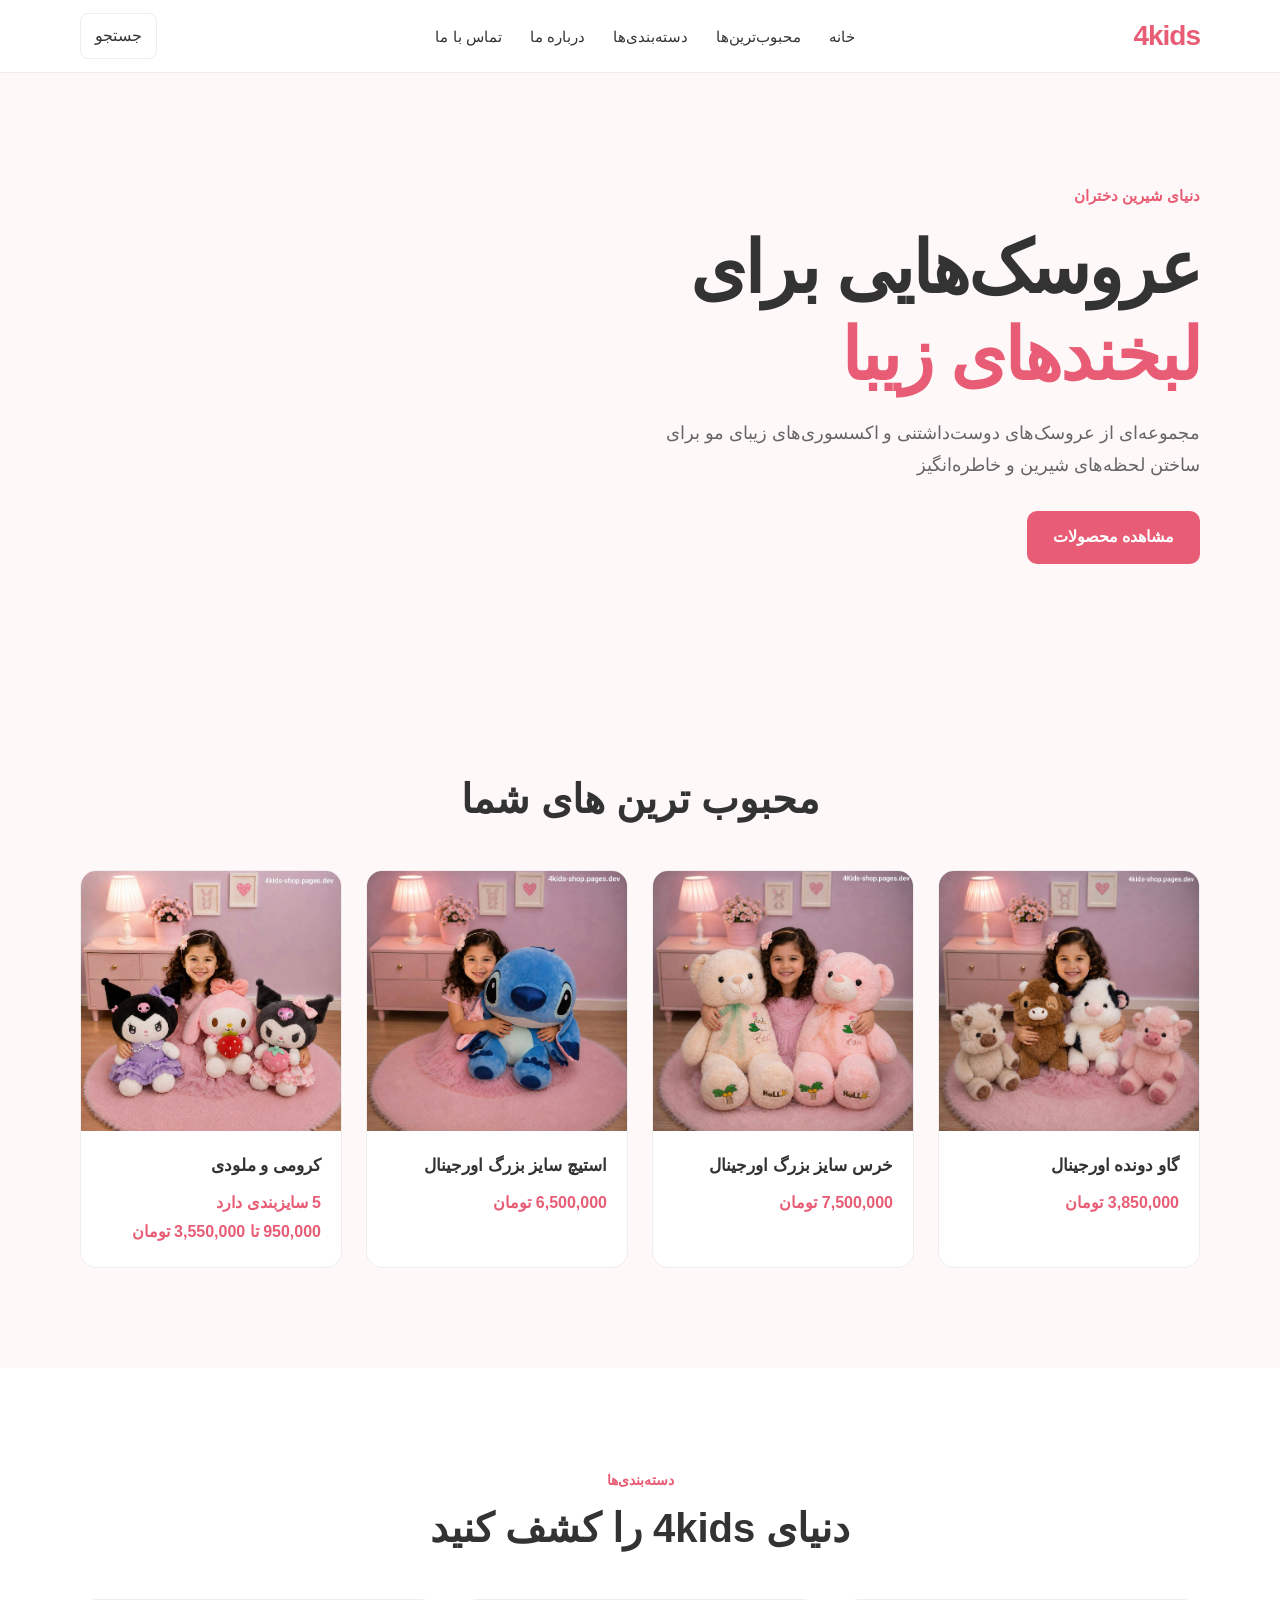
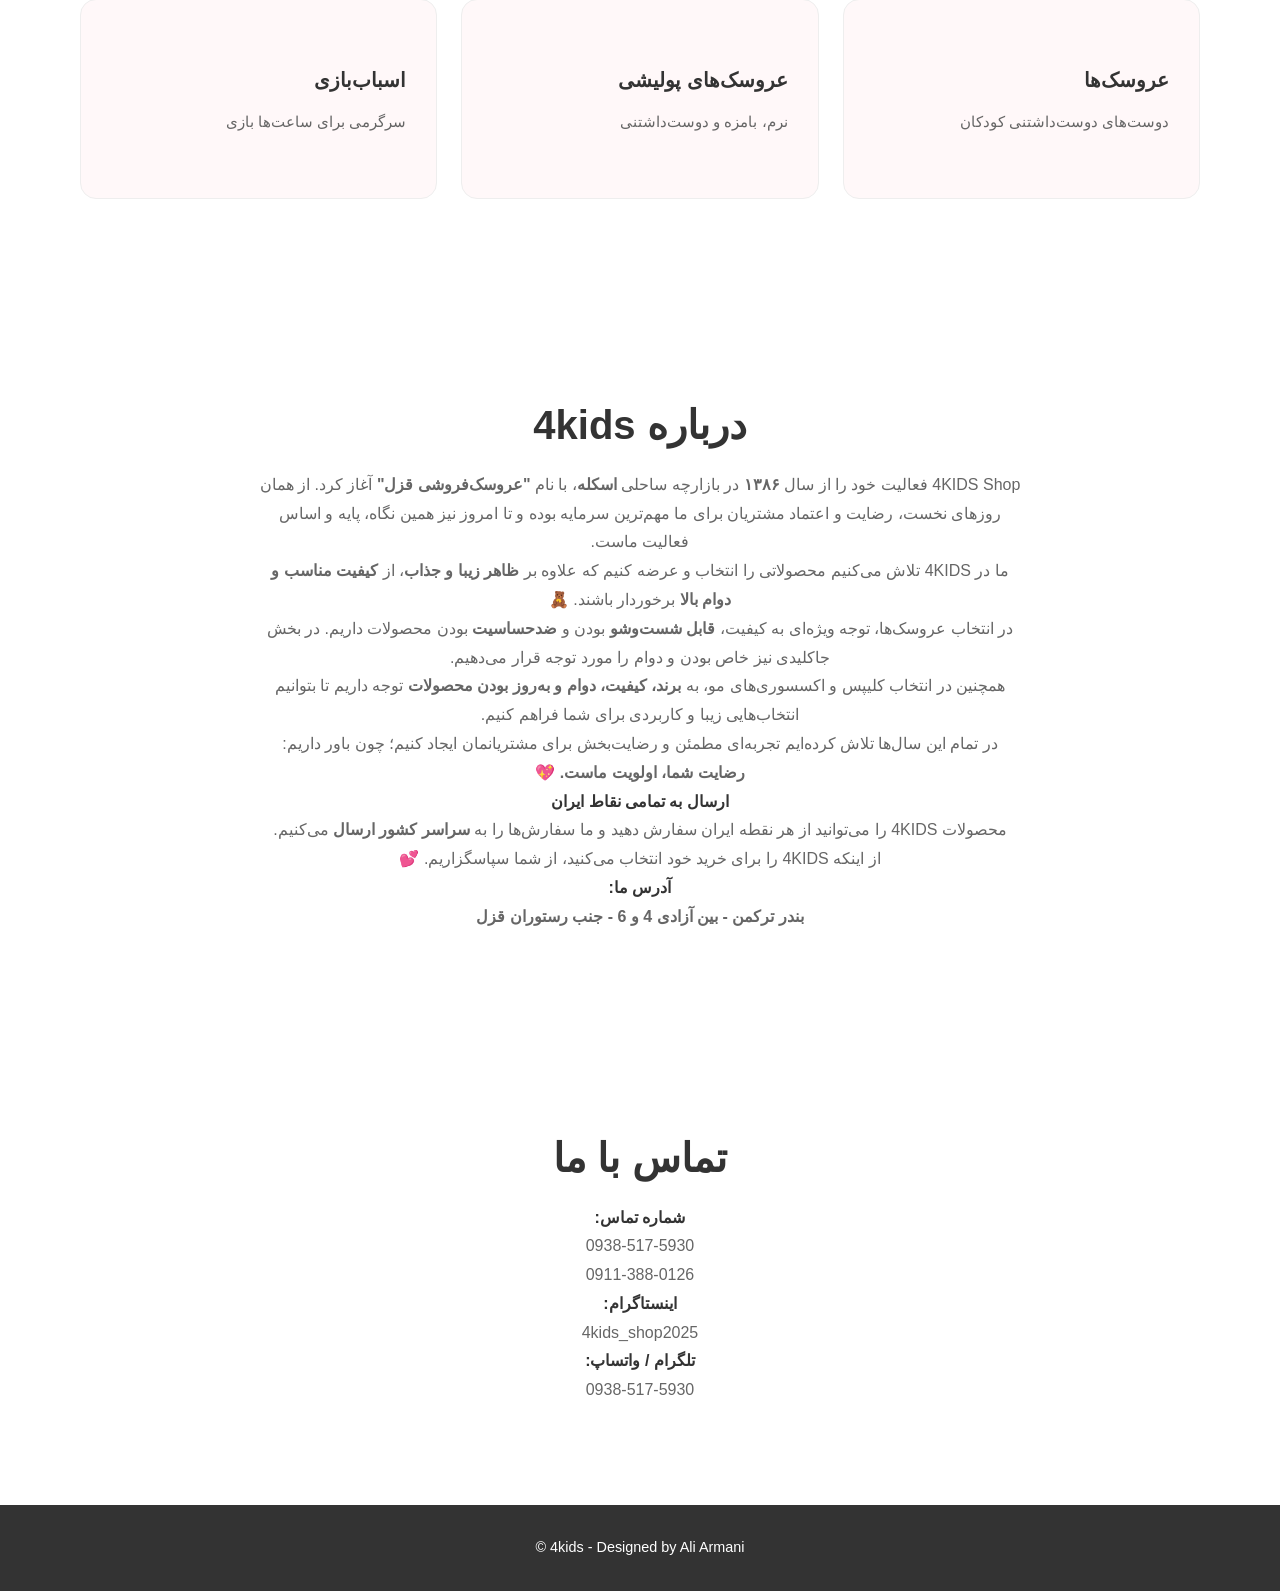
==== index.html @ 868afa6a "content: align Hero description with store identity" ====
<!DOCTYPE html>
<html lang="fa" dir="rtl">
<head>
  <meta charset="UTF-8">
  <meta name="viewport" content="width=device-width, initial-scale=1.0">
  <title>4KIDS | فروشگاه عروسک و اکسسوری مو</title>
  <meta name="description" content="4KIDS؛ فروشگاه عروسک و اکسسوری مو، با انتخابی متنوع از عروسک‌ها و اکسسوری‌های جذاب، مناسب هدیه و استفاده روزمره، با ارسال به سراسر کشور.">
  <link rel="stylesheet" href="assets/style.css">
</head>
<body>
  
    <!-- Header -->
    <header class="site-header">

        <div class="container">

            <a href="/" class="logo">
                4kids
            </a>

            <nav class="main-nav" aria-label="منوی اصلی">
                <a href="#home">خانه</a>
                <a href="#popular">محبوب‌ترین‌ها</a>
                <a href="#categories">دسته‌بندی‌ها</a>
                <a href="#about">درباره ما</a>
                <a href="#contact">تماس با ما</a>
            </nav>

            <div class="header-actions">
                <button type="button" aria-label="جستجو">
                    جستجو
                </button>

                <button class="cart-button" type="button" aria-label="سبد خرید">
                    سبد خرید
                </button>
            </div>

        </div>

    </header>

  
      <main>

        <!-- Hero -->
        <section class="hero" id="home">

            <div class="container">

                <div class="hero-content">

                    <span class="hero-label">
                      دنیای شیرین دختران
                    </span>

                    <h1>
                        عروسک‌هایی برای
                        <span>لبخندهای زیبا</span>
                    </h1>

                    <p>
                        مجموعه‌ای از عروسک‌های دوست‌داشتنی و اکسسوری‌های زیبای مو 
                        برای ساختن لحظه‌های شیرین و خاطره‌انگیز
                    </p>

                    <a href="#categories" class="btn">
                        مشاهده محصولات
                    </a>

                </div>

            </div>

        </section>

        <!-- Popular -->
        <section class="popular" id="popular">

            <div class="container">

                <div class="section-heading">
                    <h2>محبوب ترین های شما</h2>
                </div>

                <div class="popular-grid">


                   <article class="popular-card">
                        <div class="popular-image">
                            <img src="assets/images/dolls/running-cow-doll.jpg" alt="عروسک گاو دونده اورجینال">
                        </div>

                        <div class="popular-info">
                            <h3>گاو دونده اورجینال</h3>
                            <p>3,850,000 تومان</p>
                        </div>
                    </article>


                    <article class="popular-card">
                        <div class="popular-image">
                            <img src="assets/images/dolls/large-imported-bear-doll.jpg" alt="عروسک خرس وارداتی سایز بزرگ اورجینال">
                        </div>

                        <div class="popular-info">
                            <h3>خرس سایز بزرگ اورجینال</h3>
                            <p>7,500,000 تومان</p>
                        </div>
                    </article>


                    <article class="popular-card">
                        <div class="popular-image">
                            <img src="assets/images/dolls/large-stitch-doll.jpg" alt="عروسک استیچ سایز بزرگ اورجینال">
                        </div>

                        <div class="popular-info">
                            <h3>استیچ سایز بزرگ اورجینال</h3>
                            <p>6,500,000 تومان</p>
                        </div>
                    </article>


                    <article class="popular-card">
                        <div class="popular-image">
                            <img src="assets/images/dolls/kuromi-melody-doll.jpg" alt="عروسک کرومی و ملودی">
                        </div>

                        <div class="popular-info">
                            <h3>کرومی و ملودی</h3>
                            <p>5 سایزبندی دارد
                            <br>
                              950,000 تا 3,550,000 تومان 
                            </p>
                        </div>
                    </article>
                  

                </div>

            </div>

        </section>

        <!-- Categories -->
        <section class="categories" id="categories">

            <div class="container">

                <div class="section-heading">
                    <span>دسته‌بندی‌ها</span>
                    <h2>دنیای 4kids را کشف کنید</h2>
                </div>

                <div class="category-list">

                    <a href="#" class="category-card">
                        <h3>عروسک‌ها</h3>
                        <p>دوست‌های دوست‌داشتنی کودکان</p>
                    </a>

                    <a href="#" class="category-card">
                        <h3>عروسک‌های پولیشی</h3>
                        <p>نرم، بامزه و دوست‌داشتنی</p>
                    </a>

                    <a href="#" class="category-card">
                        <h3>اسباب‌بازی</h3>
                        <p>سرگرمی برای ساعت‌ها بازی</p>
                    </a>

                </div>

            </div>

        </section>

        <!-- About -->
        <section class="about" id="about">

            <div class="container">

                <div class="about-content">

    <h2>درباره 4kids</h2>

    <p>
        4KIDS Shop فعالیت خود را از سال <strong>۱۳۸۶</strong> در بازارچه ساحلی
        <strong>اسکله</strong>، با نام <strong>"عروسک‌فروشی قزل"</strong> آغاز کرد.
        از همان روزهای نخست، رضایت و اعتماد مشتریان برای ما مهم‌ترین سرمایه بوده
        و تا امروز نیز همین نگاه، پایه و اساس فعالیت ماست.
    </p>

    <p>
        ما در 4KIDS تلاش می‌کنیم محصولاتی را انتخاب و عرضه کنیم که علاوه بر
        <strong>ظاهر زیبا و جذاب</strong>،
        از <strong>کیفیت مناسب و دوام بالا</strong> برخوردار باشند. 🧸
    </p>

    <p>
        در انتخاب عروسک‌ها، توجه ویژه‌ای به کیفیت،
        <strong>قابل شست‌وشو</strong> بودن و <strong>ضدحساسیت</strong> بودن
        محصولات داریم. در بخش جاکلیدی نیز خاص بودن و دوام را مورد توجه قرار می‌دهیم.
    </p>

    <p>
        همچنین در انتخاب کلیپس و اکسسوری‌های مو، به
        <strong>برند، کیفیت، دوام و به‌روز بودن محصولات</strong>
        توجه داریم تا بتوانیم انتخاب‌هایی زیبا و کاربردی برای شما فراهم کنیم.
    </p>

    <p>
        در تمام این سال‌ها تلاش کرده‌ایم تجربه‌ای مطمئن و رضایت‌بخش برای
        مشتریانمان ایجاد کنیم؛ چون باور داریم:
        <br>
        <strong>رضایت شما، اولویت ماست. 💖</strong>
    </p>

    <h4>ارسال به تمامی نقاط ایران</h4>

    <p>
        محصولات 4KIDS را می‌توانید از هر نقطه ایران سفارش دهید و ما سفارش‌ها
        را به <strong>سراسر کشور ارسال</strong> می‌کنیم.
    </p>

    <p>
        از اینکه 4KIDS را برای خرید خود انتخاب می‌کنید، از شما سپاسگزاریم. 💕
    </p>

    <h4>آدرس ما:</h4>

    <p>
        <strong>بندر ترکمن - بین آزادی 4 و 6 - جنب رستوران قزل</strong>
    </p>

</div>

            </div>

        </section>

        <section class="contact" id="contact">

            <div class="container">

                <div class="contact-content">

    <h2>تماس با ما</h2>

    <h4>شماره تماس:</h4>
    <p>
        0938-517-5930<br>
        0911-388-0126
    </p>

    <h4>اینستاگرام:</h4>
    <p>
        4kids_shop2025
    </p>

    <h4>تلگرام / واتساپ:</h4>
    <p>
        0938-517-5930
    </p>

</div>
              
            </div>

        </section>

    </main>

      <!-- Footer -->
    <footer class="site-footer">

        <div class="container">

            <p>
                4kids - Designed by <a href="https://ali-armani.github.io" target="_blank" rel="noopener noreferrer" class="footer-link">Ali Armani</a> © 
            </p>

        </div>

    </footer>
  
  <script src="assets/script.js"></script>
</body>
</html>
---- assets/style.css ----
/* ===================================================================
                                Reset
====================================================================== */

* {
    margin: 0;
    padding: 0;
    box-sizing: border-box;
}

html {
    scroll-behavior: smooth;
}

body {
    font-family: Arial, sans-serif;
    line-height: 1.8;
    color: #333;
    background-color: #fff;
}

a {
    color: inherit;
    text-decoration: none;
}

button {
    font: inherit;
}

img {
    display: block;
    max-width: 100%;
}


/* ===================================================================
                                    Base
====================================================================== */

:root {
    --primary-color: #e85d75;
    --secondary-color: #f7c8d2;
    --dark-color: #333;
    --light-color: #fff;
    --background-color: #fff8f9;
    --border-color: #eee;
}


/* ===================================================================
                                Container
====================================================================== */

.container {
    width: min(70rem, 90%);
    margin-inline: auto;
}

/* ===================================================================
                                Header
====================================================================== */

.cart-button {
    display: none;
}

.site-header {
    background-color: var(--light-color);
    border-bottom: 1px solid var(--border-color);
    position: sticky;
    top: 0;
    z-index: 1000;
}

.site-header .container {
    min-height: 4.5rem;
    display: flex;
    align-items: center;
    justify-content: space-between;
    gap: 2rem;
}


/* Logo */

.logo {
    font-size: 1.75rem;
    font-weight: 800;
    color: var(--primary-color);
    letter-spacing: -1px;
}


/* Navigation */

.main-nav {
    display: flex;
    align-items: center;
    gap: 1.75rem;
}

.main-nav a {
    font-size: 0.9375rem;
    font-weight: 500;
    color: var(--dark-color);
    transition: color 0.2s ease;
}

.main-nav a:hover {
    color: var(--primary-color);
}


/* Header actions */

.header-actions {
    display: flex;
    align-items: center;
    gap: 0.625rem;
}

.header-actions button {
    border: 1px solid var(--border-color);
    background-color: var(--light-color);
    color: var(--dark-color);
    padding: 0.5rem 0.875rem;
    border-radius: 0.5rem;
    cursor: pointer;
    transition:
        background-color 0.2s ease,
        color 0.2s ease,
        border-color 0.2s ease;
}

.header-actions button:hover {
    background-color: var(--primary-color);
    border-color: var(--primary-color);
    color: var(--light-color);
}

/* ===================================================================
                                Hero
====================================================================== */

.hero {
    min-height: 37.5rem;
    display: flex;
    align-items: center;
    background-color: var(--background-color);
}

.hero-content {
    max-width: 42.5rem;
}

.hero-label {
    display: inline-block;
    margin-bottom: 1rem;
    color: var(--primary-color);
    font-size: 0.95rem;
    font-weight: 700;
}

.hero h1 {
    margin-bottom: 1.25rem;
    color: var(--dark-color);
    font-size: clamp(2.5rem, 6vw, 4.5rem);
    line-height: 1.2;
    letter-spacing: -2px;
}

.hero h1 span {
    color: var(--primary-color);
}

.hero p {
    max-width: 35rem;
    margin-bottom: 1.875rem;
    color: #666;
    font-size: 1.1rem;
}

.btn {
    display: inline-block;
    padding: 0.75rem 1.625rem;
    border-radius: 0.625rem;
    background-color: var(--primary-color);
    color: var(--light-color);
    font-weight: 700;
    transition:
        transform 0.2s ease,
        background-color 0.2s ease;
}

.btn:hover {
    background-color: #d94d67;
    transform: translateY(-2px);
}

/* ===================================================================
                            Categories
====================================================================== */

.categories {
    padding: 6.25rem 0;
    background-color: var(--light-color);
}

.section-heading {
    margin-bottom: 2.8125rem;
    text-align: center;
}

.section-heading > span {
    display: block;
    margin-bottom: 0.5rem;
    color: var(--primary-color);
    font-size: 0.9rem;
    font-weight: 700;
}

.section-heading h2 {
    color: var(--dark-color);
    font-size: clamp(1.8rem, 4vw, 2.5rem);
    line-height: 1.3;
}

.category-list {
    display: grid;
    grid-template-columns: repeat(3, 1fr);
    gap: 1.5rem;
}

.category-card {
    min-height: 12.5rem;
    display: flex;
    flex-direction: column;
    justify-content: center;
    padding: 1.875rem;
    border: 1px solid var(--border-color);
    border-radius: 1rem;
    background-color: var(--background-color);
    transition:
        transform 0.2s ease,
        box-shadow 0.2s ease,
        border-color 0.2s ease;
}

.category-card:hover {
    transform: translateY(-5px);
    border-color: var(--secondary-color);
    box-shadow: 0 0.75rem 1.875rem rgba(0, 0, 0, 0.08);
}

.category-card h3 {
    margin-bottom: 0.625rem;
    color: var(--dark-color);
    font-size: 1.25rem;
}

.category-card p {
    color: #666;
    font-size: 0.95rem;
}

/* ===================================================================
                                Popular
====================================================================== */

.popular {
    padding: 6.25rem 0;
    background-color: var(--background-color);
}

.popular-grid {
    display: grid;
    grid-template-columns: repeat(4, 1fr);
    gap: 1.5rem;
}

.popular-card {
    overflow: hidden;
    border: 1px solid var(--border-color);
    border-radius: 1rem;
    background-color: var(--light-color);
    transition:
        transform 0.2s ease,
        box-shadow 0.2s ease;
}

.popular-card:hover {
    transform: translateY(-5px);
    box-shadow: 0 0.75rem 1.875rem rgba(0, 0, 0, 0.08);
}

.popular-image {
    aspect-ratio: 1 / 1;
    display: flex;
    align-items: center;
    justify-content: center;
    background-color: #f4f4f4;
    color: #888;
    font-size: 0.9rem;
    overflow: hidden;
}

.popular-image img {
    width: 100%;
    height: 100%;
    object-fit: contain;
}

.popular-info {
    padding: 1.25rem;
}

.popular-info h3 {
    margin-bottom: 0.5rem;
    color: var(--dark-color);
    font-size: 1.05rem;
}

.popular-info p {
    color: var(--primary-color);
    font-weight: 700;
}

/* ===================================================================
                                About
====================================================================== */

.about {
    padding: 6.25rem 0;
    background-color: var(--light-color);
}

.about-content {
    max-width: 47.625rem;
    margin-inline: auto;
    text-align: center;
}

.about-content > span {
    display: block;
    margin-bottom: 0.625rem;
    color: var(--primary-color);
    font-size: 0.9rem;
    font-weight: 700;
}

.about-content h2 {
    margin-bottom: 1.25rem;
    color: var(--dark-color);
    font-size: clamp(1.8rem, 4vw, 2.5rem);
    line-height: 1.3;
}

.about-content p {
    color: #666;
    font-size: 1rem;
}

/* ===================================================================
                                Contact
====================================================================== */

.contact {
    padding: 6.25rem 0;
    background-color: var(--light-color);
}

.contact-content {
    max-width: 47.5rem;
    margin-inline: auto;
    text-align: center;
}

.contact-content h2 {
    margin-bottom: 1.25rem;
    color: var(--dark-color);
    font-size: clamp(1.8rem, 4vw, 2.5rem);
    line-height: 1.3;
}

.contact-content p {
    color: #666;
    font-size: 1rem;
}

/* ===================================================================
                                Footer
====================================================================== */

.site-footer {
    padding: 1.875rem 0;
    background-color: var(--dark-color);
    color: var(--light-color);
    text-align: center;
}

.site-footer p {
    margin: 0;
    font-size: 0.9rem;
}

.footer-link:hover {
    color: rgb(134, 113, 251);
}

/* ===================================================================
                            Responsive
====================================================================== */

@media (max-width: 56.25rem) {

    .site-header .container {
        flex-wrap: wrap;
        padding: 1.125rem 0;
    }

    .main-nav {
        order: 3;
        width: 100%;
        justify-content: center;
        gap: 1.25rem;
    }

    .popular-grid {
        grid-template-columns: repeat(2, 1fr);
    }

}


@media (max-width: 37.5rem) {

    .site-header .container {
        min-height: auto;
    }

    .logo {
        font-size: 1.7rem;
    }

    .header-actions button {
        padding: 0.4375rem 0.625rem;
        font-size: 0.85rem;
    }

    .main-nav {
        gap: 0.875rem;
        overflow-x: auto;
        justify-content: flex-start;
        padding-bottom: 0.25rem;
    }

    .main-nav a {
        flex-shrink: 0;
        font-size: 0.85rem;
    }


    .hero {
        min-height: 32.5rem;
        padding: 4.375rem 0;
    }

    .hero h1 {
        letter-spacing: -1px;
    }

    .hero p {
        font-size: 1rem;
    }


    .categories,
    .popular,
    .about {
        padding: 4.375rem 0;
    }

    .category-list {
        grid-template-columns: 1fr;
    }

    .popular-grid {
        grid-template-columns: 1fr;
    }

    .section-heading {
        margin-bottom: 1.875rem;
    }

}
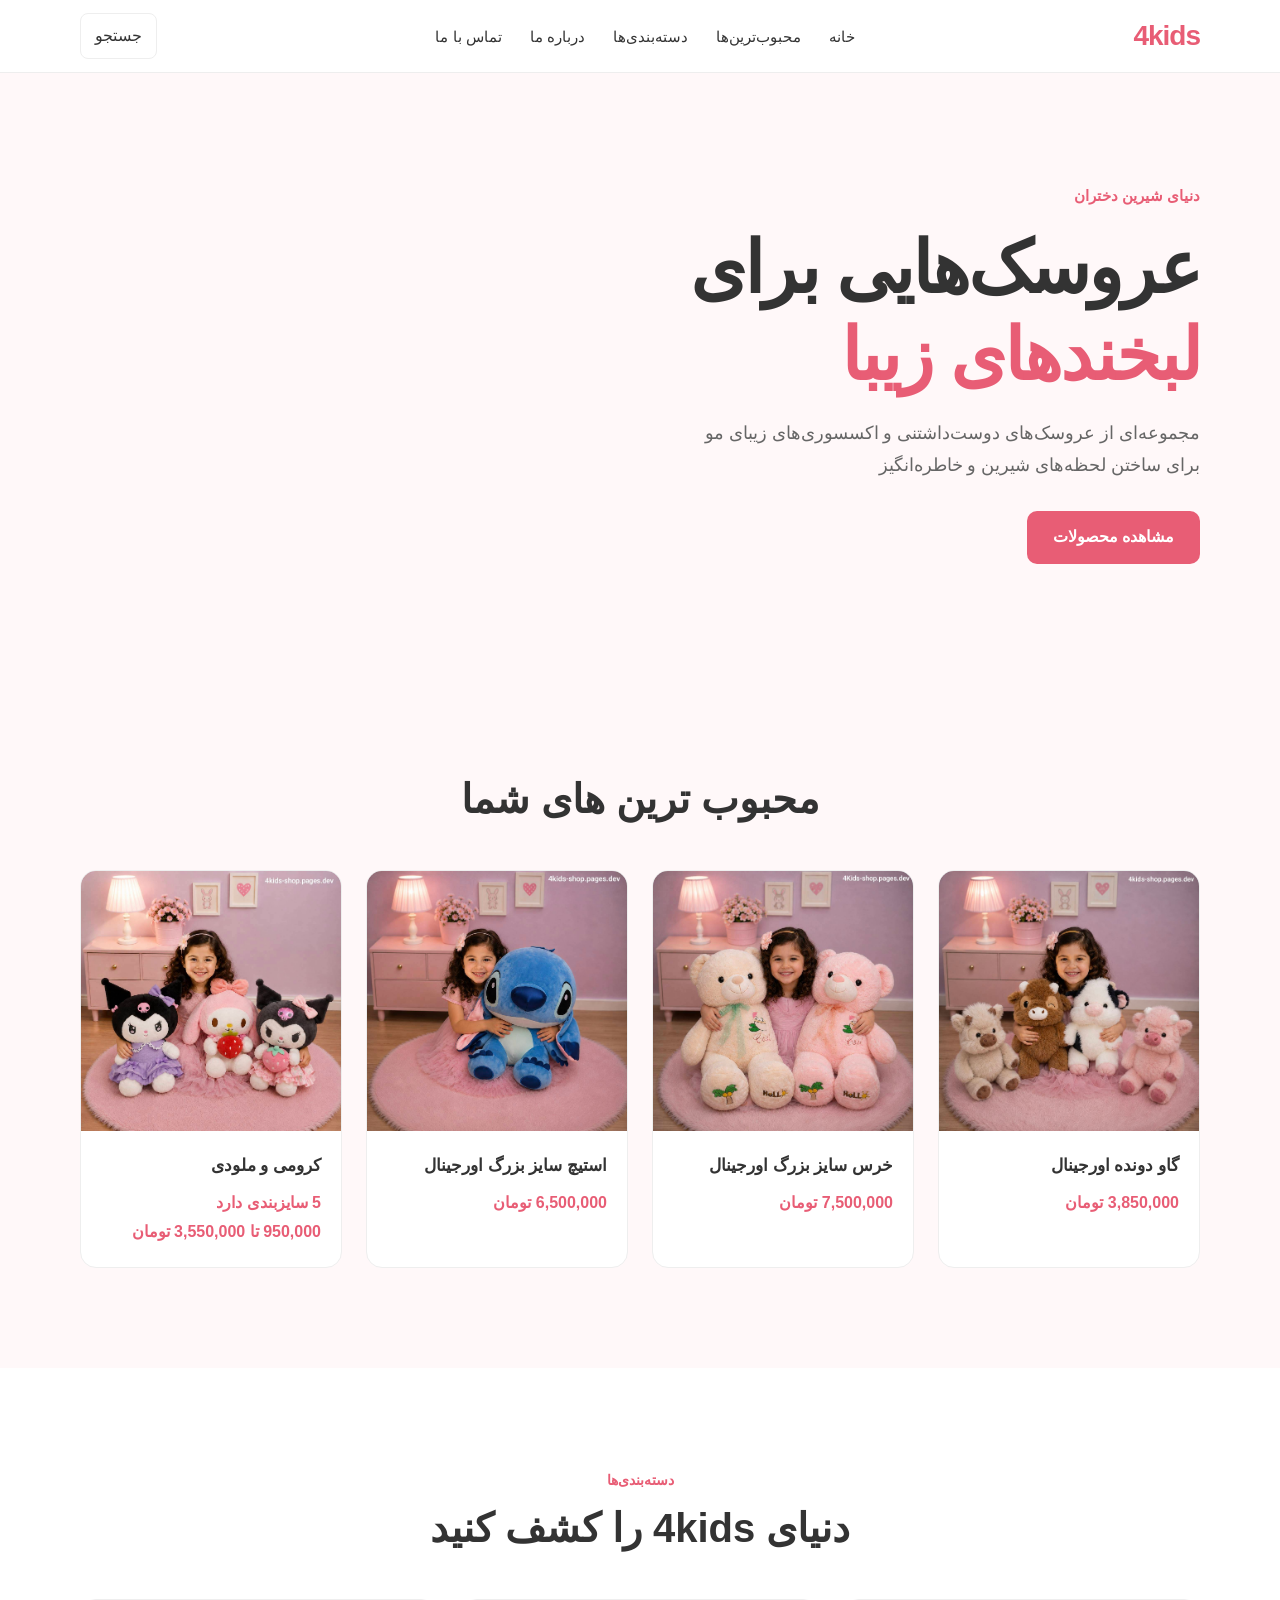
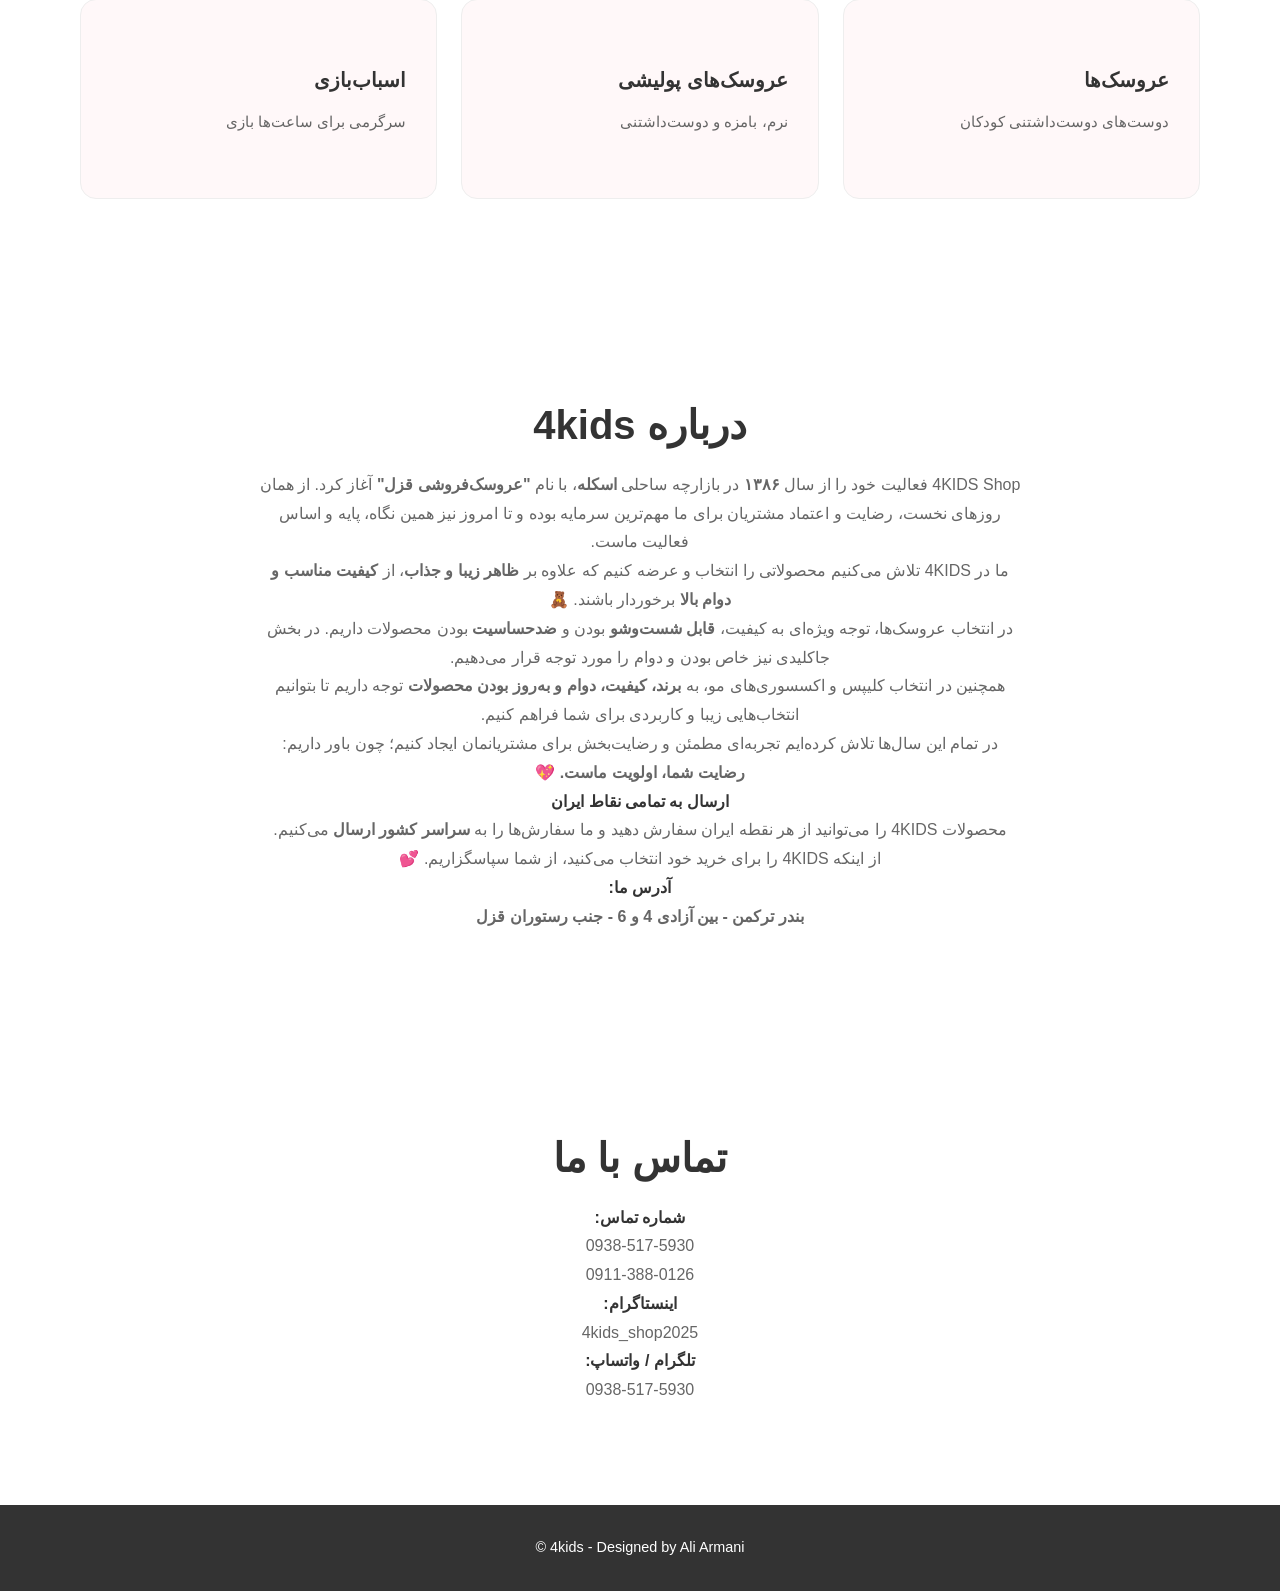
==== commit 739d869f: "style: adjust Hero text line break" ====
--- a/index.html
+++ b/index.html
@@ -60,7 +60,7 @@
                     </h1>
 
                     <p>
-                        مجموعه‌ای از عروسک‌های دوست‌داشتنی و اکسسوری‌های زیبای مو 
+                        مجموعه‌ای از عروسک‌های دوست‌داشتنی و اکسسوری‌های زیبای مو<br>
                         برای ساختن لحظه‌های شیرین و خاطره‌انگیز
                     </p>
 
@@ -256,7 +256,9 @@
 
     <h4>اینستاگرام:</h4>
     <p>
+    <a href="https://www.instagram.com/4kids_shop2025/" target="_blank" rel="noopener noreferrer">
         4kids_shop2025
+    </a>
     </p>
 
     <h4>تلگرام / واتساپ:</h4>
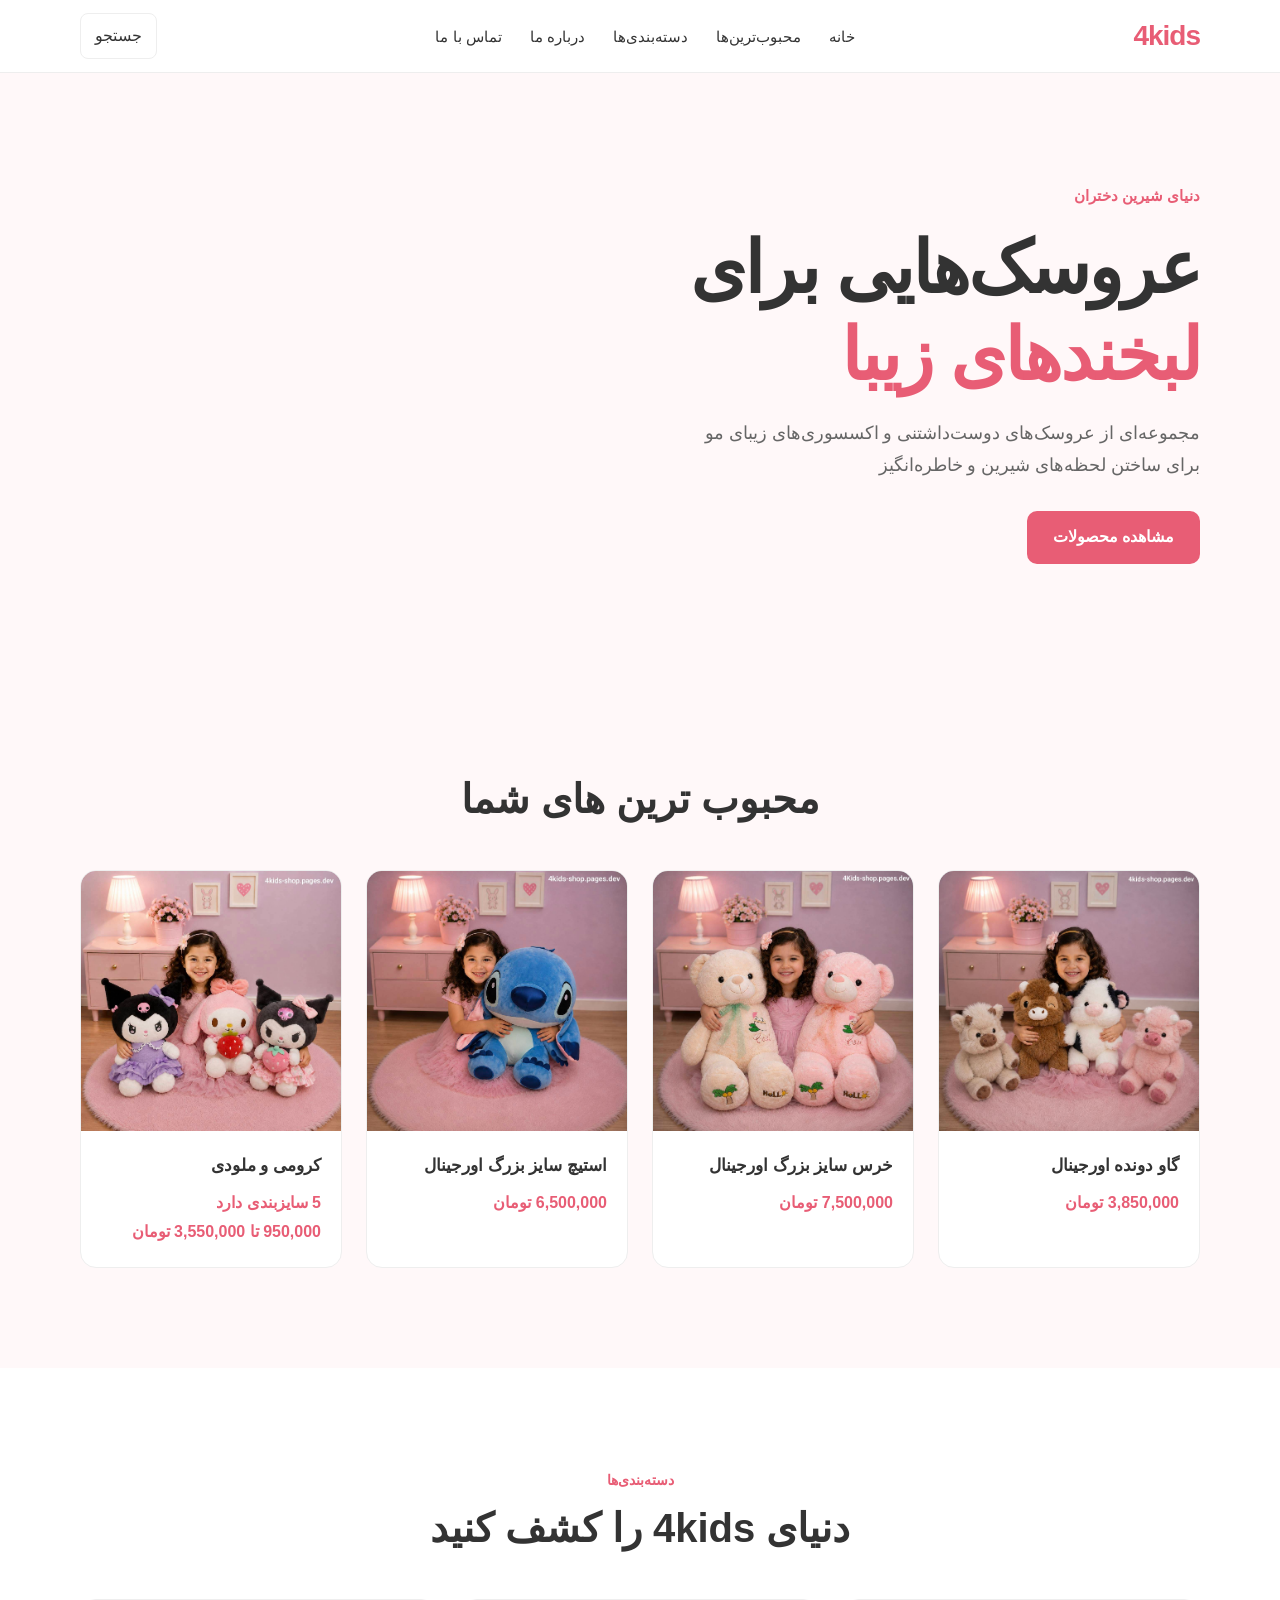
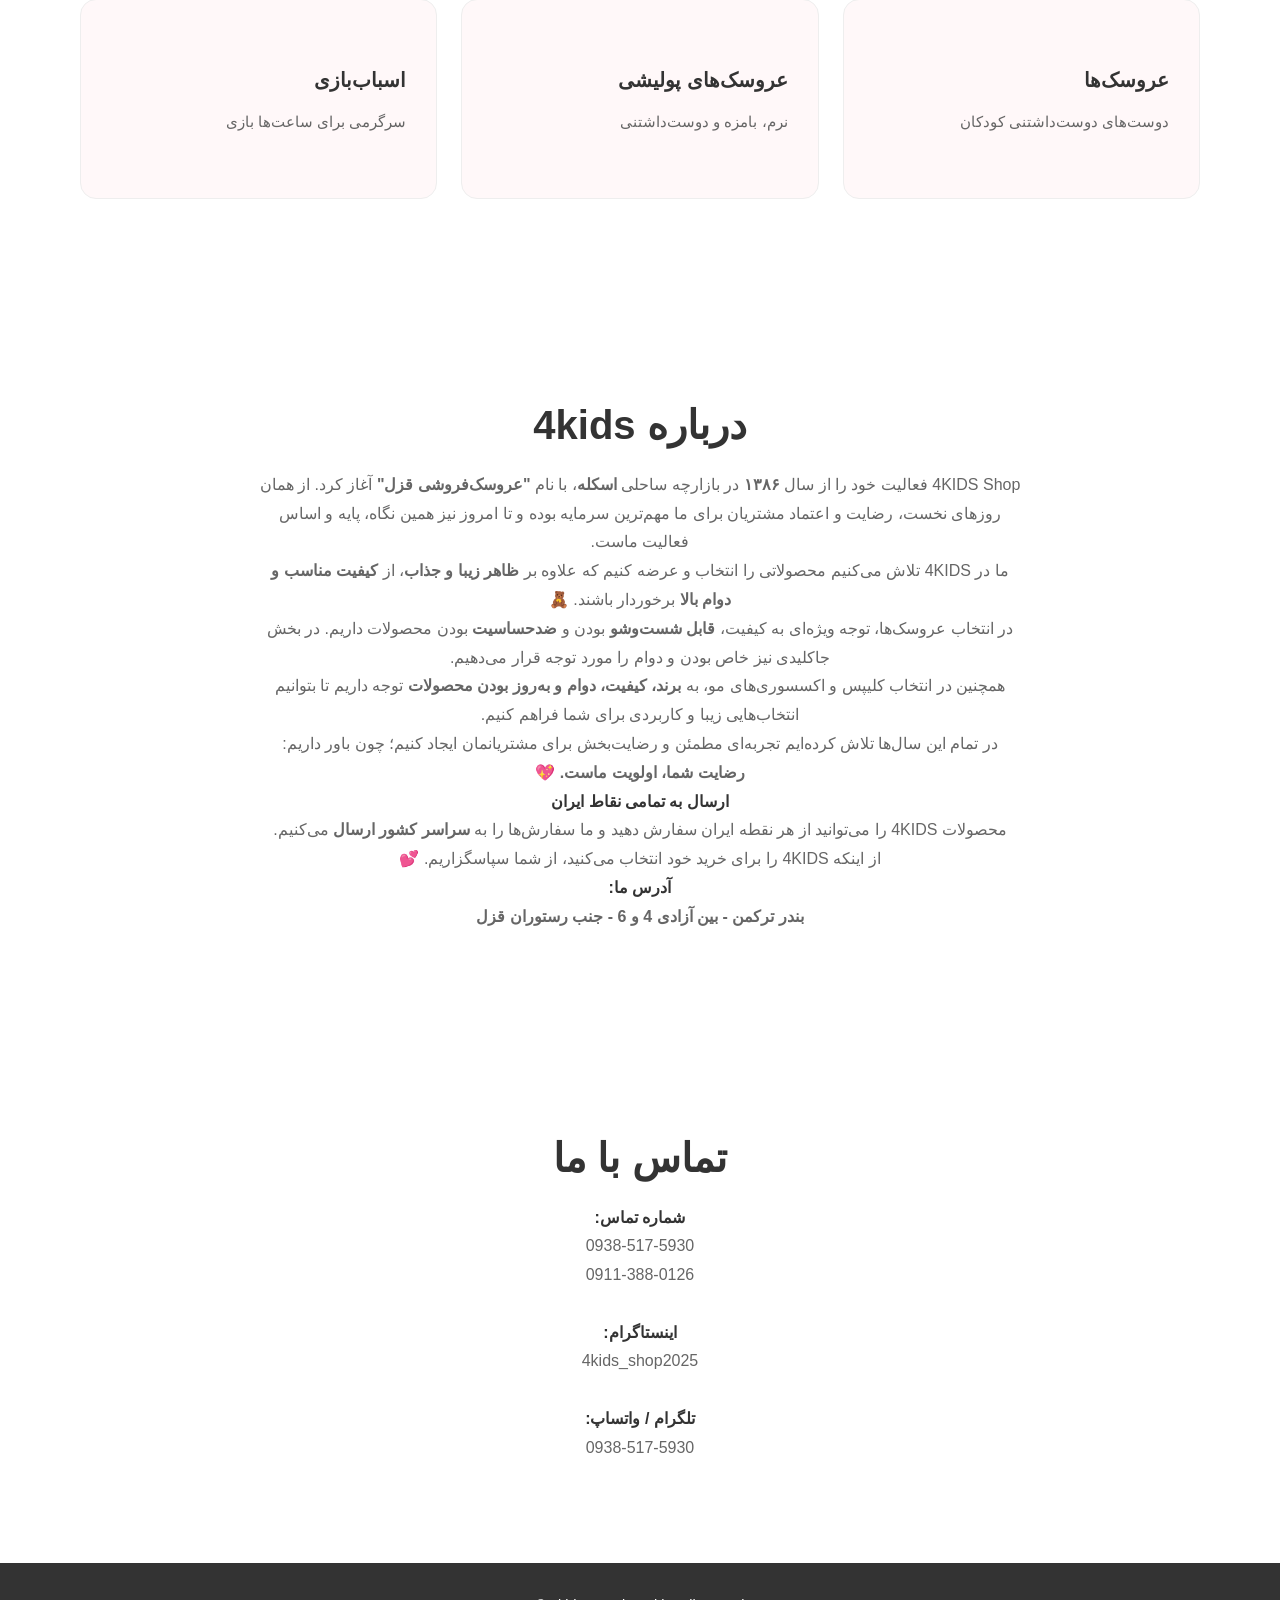
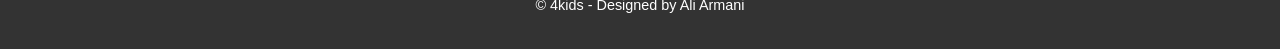
==== commit 9ddf0c85: "style: add empty lines in Contact section <br>" ====
--- a/index.html
+++ b/index.html
@@ -253,14 +253,14 @@
         0938-517-5930<br>
         0911-388-0126
     </p>
-
+    <br>
     <h4>اینستاگرام:</h4>
     <p>
     <a href="https://www.instagram.com/4kids_shop2025/" target="_blank" rel="noopener noreferrer">
         4kids_shop2025
     </a>
     </p>
-
+    <br>
     <h4>تلگرام / واتساپ:</h4>
     <p>
         0938-517-5930
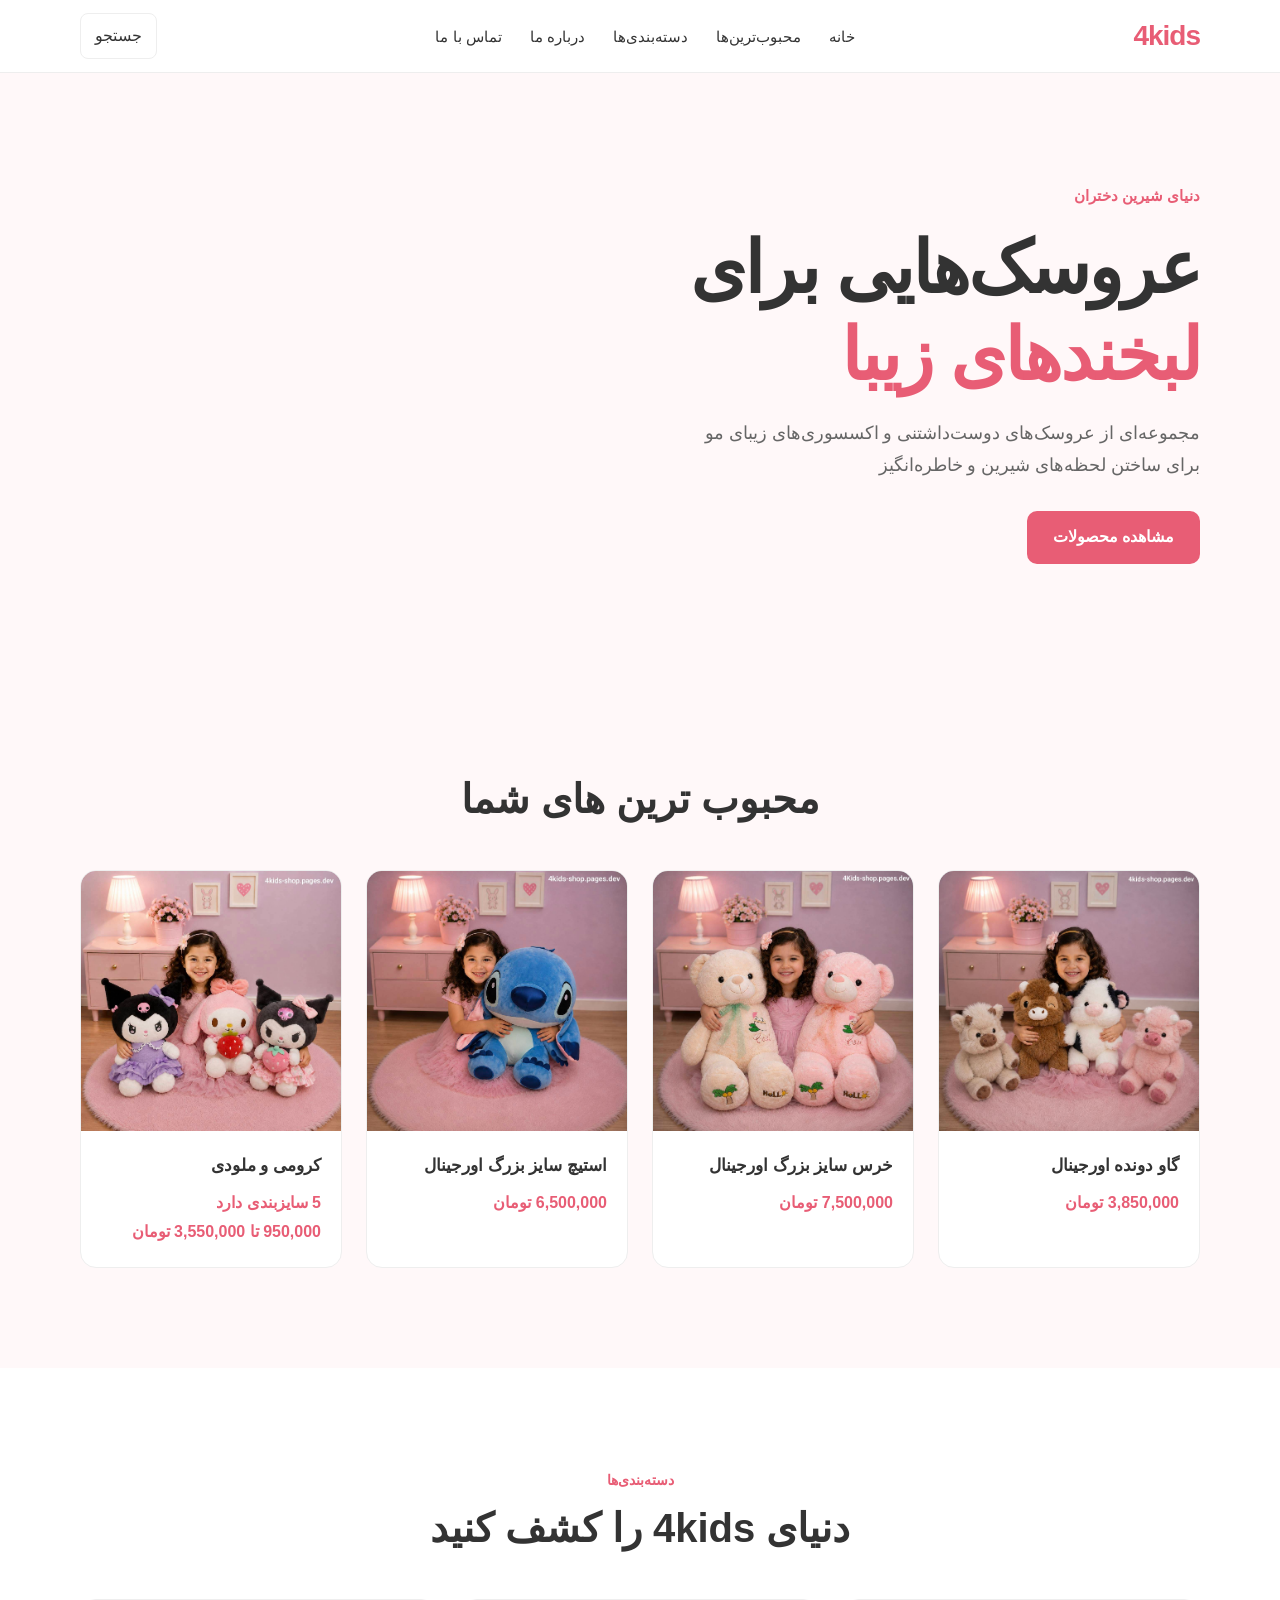
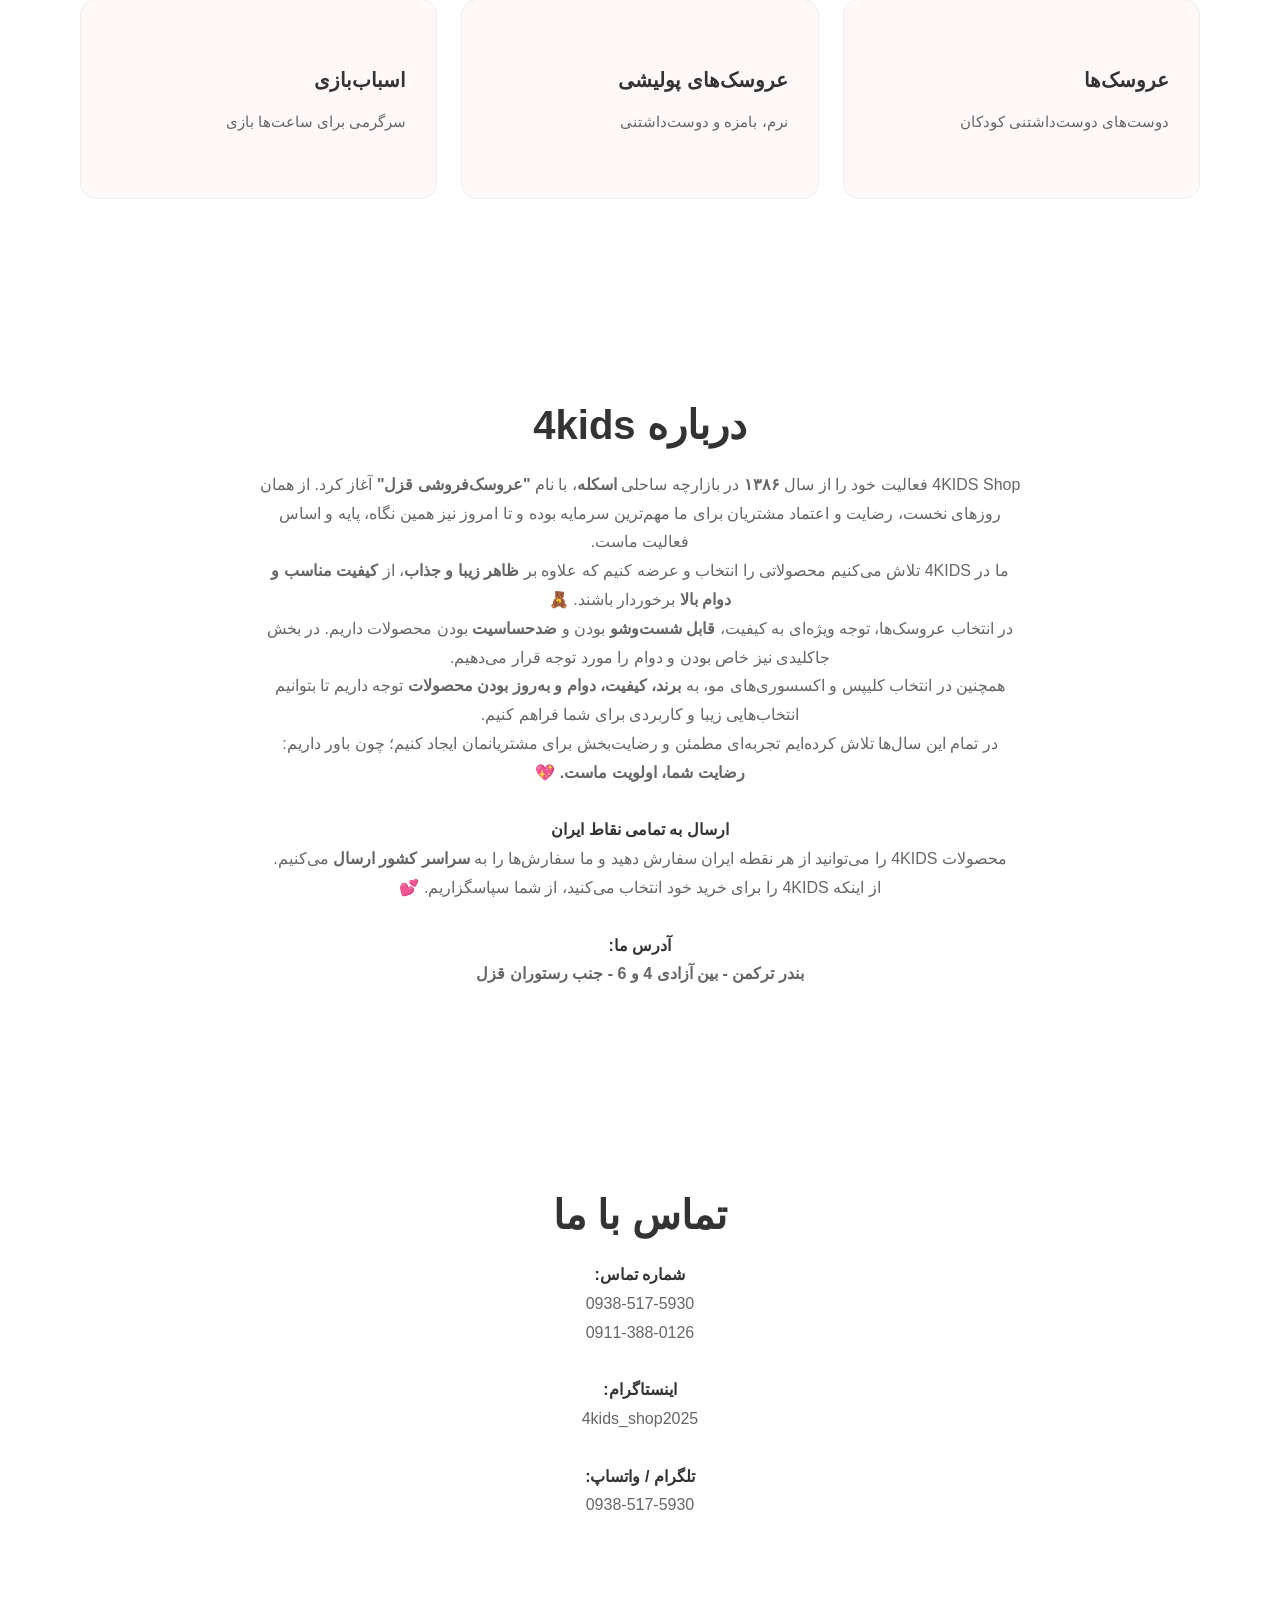
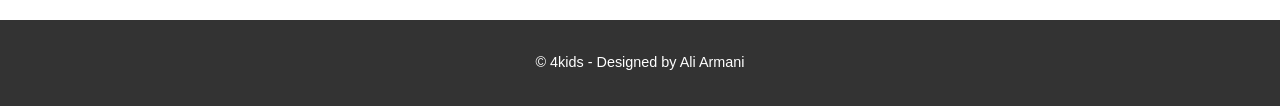
==== commit dabbfb39: "style: add empty lines in About section" ====
--- a/index.html
+++ b/index.html
@@ -216,7 +216,7 @@
         <br>
         <strong>رضایت شما، اولویت ماست. 💖</strong>
     </p>
-
+    <br>
     <h4>ارسال به تمامی نقاط ایران</h4>
 
     <p>
@@ -227,7 +227,7 @@
     <p>
         از اینکه 4KIDS را برای خرید خود انتخاب می‌کنید، از شما سپاسگزاریم. 💕
     </p>
-
+    <br>
     <h4>آدرس ما:</h4>
 
     <p>
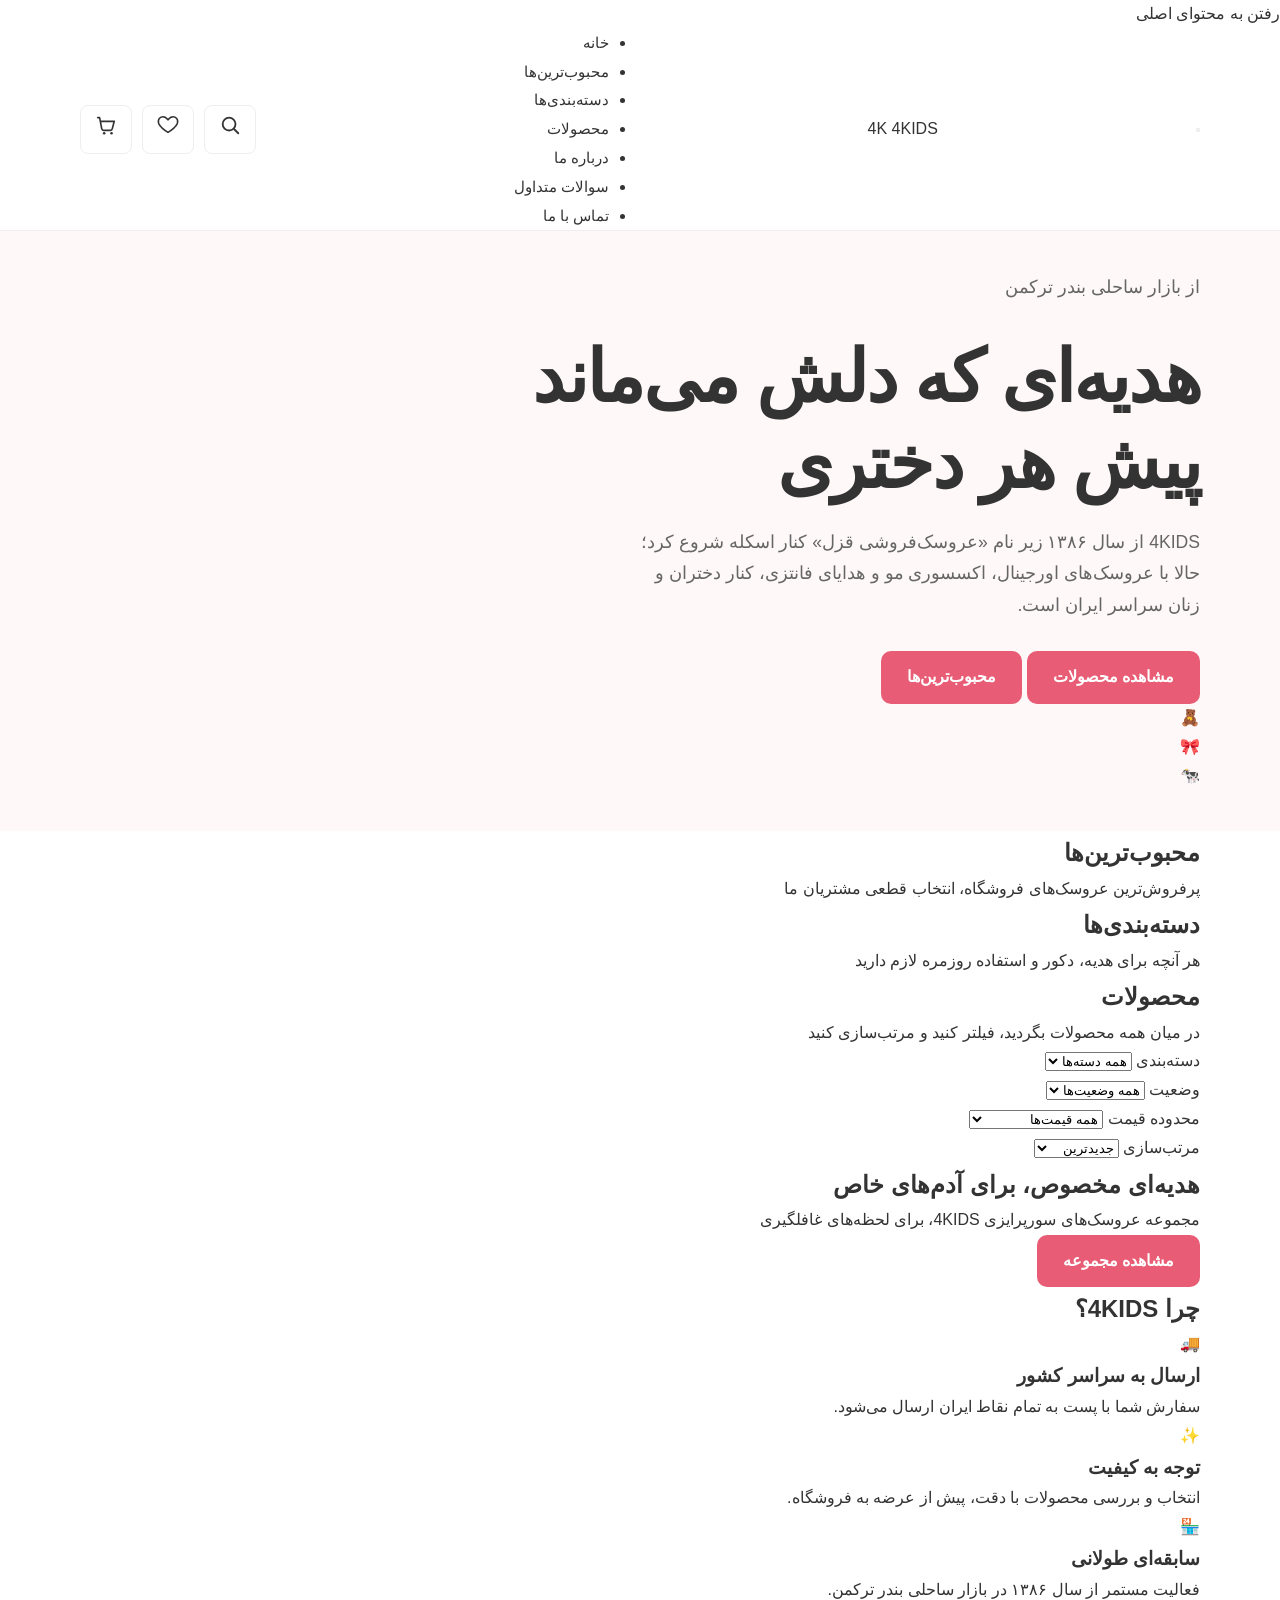
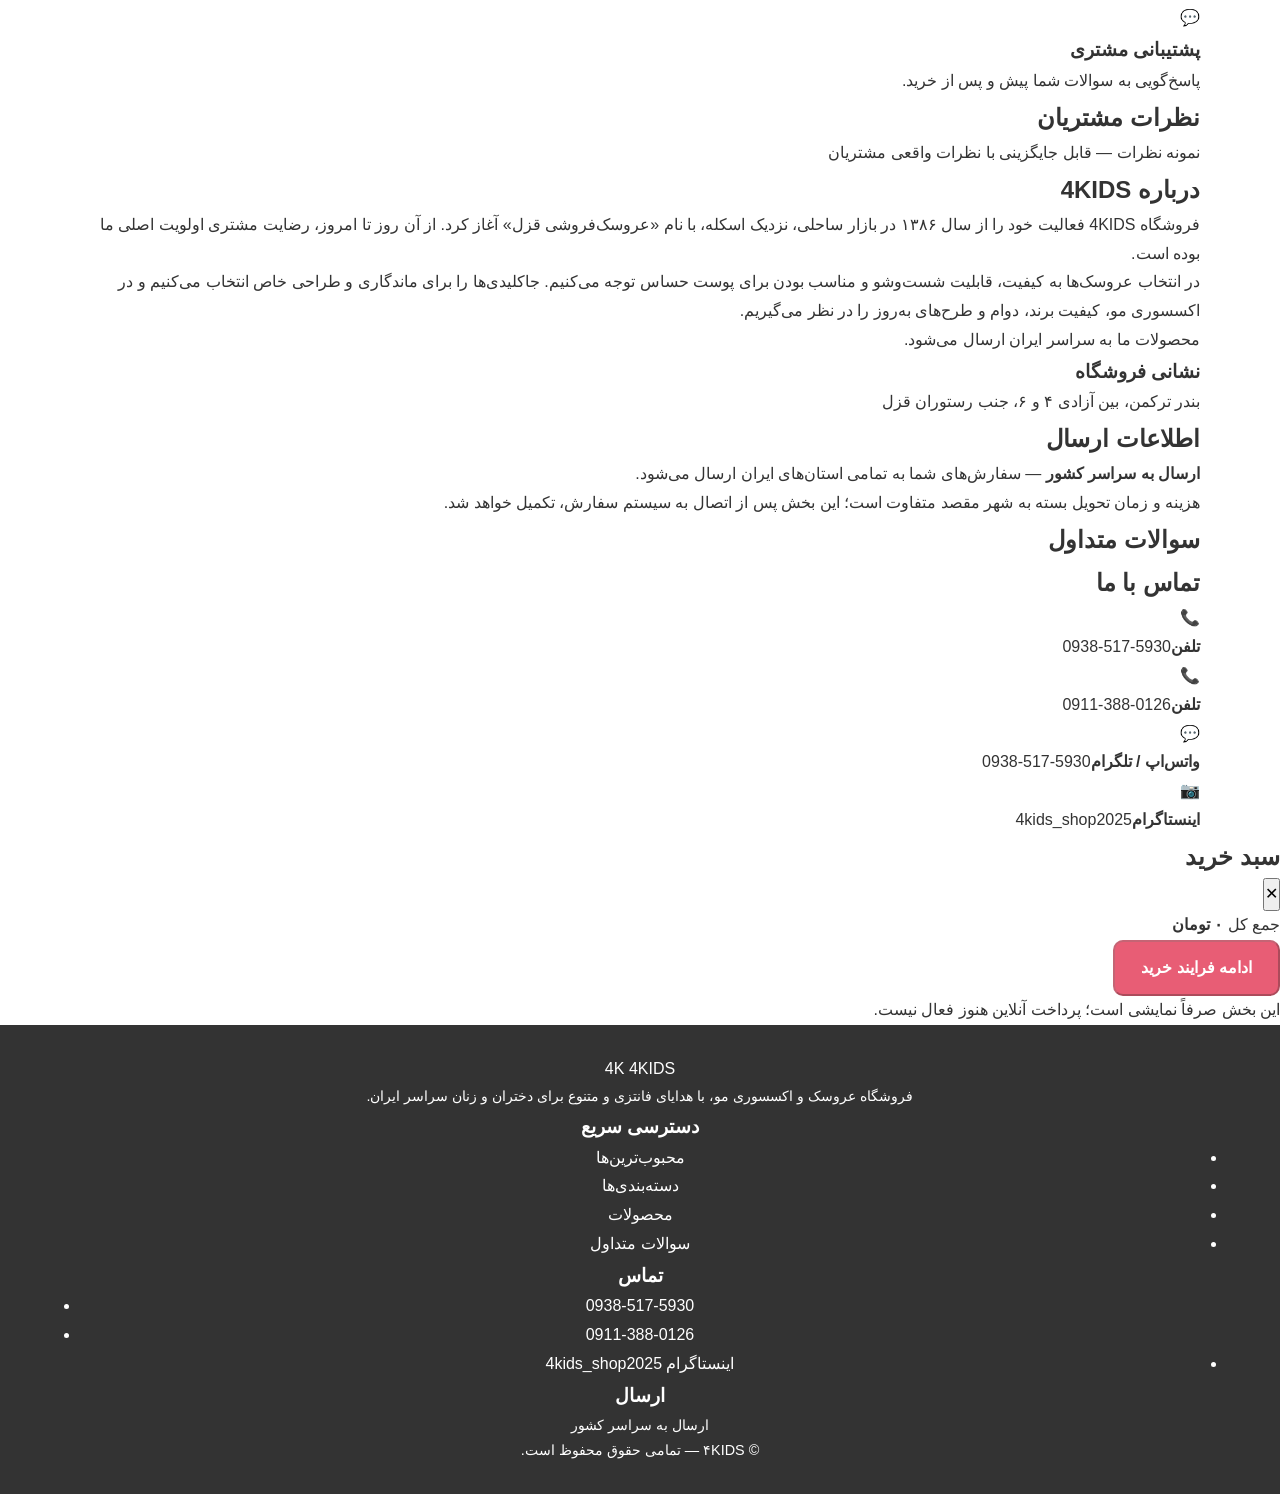
==== commit 33b4fccf: "refactor: overhaul of index.html structure and content First going to add this as a PR." ====
--- a/index.html
+++ b/index.html
@@ -5,288 +5,373 @@
   <meta name="viewport" content="width=device-width, initial-scale=1.0">
   <title>4KIDS | فروشگاه عروسک و اکسسوری مو</title>
   <meta name="description" content="4KIDS؛ فروشگاه عروسک و اکسسوری مو، با انتخابی متنوع از عروسک‌ها و اکسسوری‌های جذاب، مناسب هدیه و استفاده روزمره، با ارسال به سراسر کشور.">
+  <link rel="canonical" href="https://example.com/">
+  <meta property="og:title" content="4KIDS | فروشگاه عروسک و اکسسوری مو">
+  <meta property="og:description" content="فروشگاه عروسک و اکسسوری مو با ارسال به سراسر کشور.">
+  <meta property="og:type" content="website">
+  <meta property="og:locale" content="fa_IR">
+  <link rel="preconnect" href="https://fonts.googleapis.com">
+  <link rel="preconnect" href="https://fonts.gstatic.com" crossorigin>
+  <link href="https://fonts.googleapis.com/css2?family=Vazirmatn:wght@400;500;600;700;800;900&display=swap" rel="stylesheet">
   <link rel="stylesheet" href="assets/style.css">
 </head>
 <body>
-  
-    <!-- Header -->
-    <header class="site-header">
-
-        <div class="container">
-
-            <a href="/" class="logo">
-                4kids
-            </a>
-
-            <nav class="main-nav" aria-label="منوی اصلی">
-                <a href="#home">خانه</a>
-                <a href="#popular">محبوب‌ترین‌ها</a>
-                <a href="#categories">دسته‌بندی‌ها</a>
-                <a href="#about">درباره ما</a>
-                <a href="#contact">تماس با ما</a>
-            </nav>
-
-            <div class="header-actions">
-                <button type="button" aria-label="جستجو">
-                    جستجو
-                </button>
-
-                <button class="cart-button" type="button" aria-label="سبد خرید">
-                    سبد خرید
-                </button>
-            </div>
-
-        </div>
-
-    </header>
-
-  
-      <main>
-
-        <!-- Hero -->
-        <section class="hero" id="home">
-
-            <div class="container">
-
-                <div class="hero-content">
-
-                    <span class="hero-label">
-                      دنیای شیرین دختران
-                    </span>
-
-                    <h1>
-                        عروسک‌هایی برای
-                        <span>لبخندهای زیبا</span>
-                    </h1>
-
-                    <p>
-                        مجموعه‌ای از عروسک‌های دوست‌داشتنی و اکسسوری‌های زیبای مو<br>
-                        برای ساختن لحظه‌های شیرین و خاطره‌انگیز
-                    </p>
-
-                    <a href="#categories" class="btn">
-                        مشاهده محصولات
-                    </a>
-
-                </div>
-
-            </div>
-
-        </section>
-
-        <!-- Popular -->
-        <section class="popular" id="popular">
-
-            <div class="container">
-
-                <div class="section-heading">
-                    <h2>محبوب ترین های شما</h2>
-                </div>
-
-                <div class="popular-grid">
-
-
-                   <article class="popular-card">
-                        <div class="popular-image">
-                            <img src="assets/images/dolls/running-cow-doll.jpg" alt="عروسک گاو دونده اورجینال">
-                        </div>
-
-                        <div class="popular-info">
-                            <h3>گاو دونده اورجینال</h3>
-                            <p>3,850,000 تومان</p>
-                        </div>
-                    </article>
-
-
-                    <article class="popular-card">
-                        <div class="popular-image">
-                            <img src="assets/images/dolls/large-imported-bear-doll.jpg" alt="عروسک خرس وارداتی سایز بزرگ اورجینال">
-                        </div>
-
-                        <div class="popular-info">
-                            <h3>خرس سایز بزرگ اورجینال</h3>
-                            <p>7,500,000 تومان</p>
-                        </div>
-                    </article>
-
-
-                    <article class="popular-card">
-                        <div class="popular-image">
-                            <img src="assets/images/dolls/large-stitch-doll.jpg" alt="عروسک استیچ سایز بزرگ اورجینال">
-                        </div>
-
-                        <div class="popular-info">
-                            <h3>استیچ سایز بزرگ اورجینال</h3>
-                            <p>6,500,000 تومان</p>
-                        </div>
-                    </article>
-
-
-                    <article class="popular-card">
-                        <div class="popular-image">
-                            <img src="assets/images/dolls/kuromi-melody-doll.jpg" alt="عروسک کرومی و ملودی">
-                        </div>
-
-                        <div class="popular-info">
-                            <h3>کرومی و ملودی</h3>
-                            <p>5 سایزبندی دارد
-                            <br>
-                              950,000 تا 3,550,000 تومان 
-                            </p>
-                        </div>
-                    </article>
-                  
-
-                </div>
-
-            </div>
-
-        </section>
-
-        <!-- Categories -->
-        <section class="categories" id="categories">
-
-            <div class="container">
-
-                <div class="section-heading">
-                    <span>دسته‌بندی‌ها</span>
-                    <h2>دنیای 4kids را کشف کنید</h2>
-                </div>
-
-                <div class="category-list">
-
-                    <a href="#" class="category-card">
-                        <h3>عروسک‌ها</h3>
-                        <p>دوست‌های دوست‌داشتنی کودکان</p>
-                    </a>
-
-                    <a href="#" class="category-card">
-                        <h3>عروسک‌های پولیشی</h3>
-                        <p>نرم، بامزه و دوست‌داشتنی</p>
-                    </a>
-
-                    <a href="#" class="category-card">
-                        <h3>اسباب‌بازی</h3>
-                        <p>سرگرمی برای ساعت‌ها بازی</p>
-                    </a>
-
-                </div>
-
-            </div>
-
-        </section>
-
-        <!-- About -->
-        <section class="about" id="about">
-
-            <div class="container">
-
-                <div class="about-content">
-
-    <h2>درباره 4kids</h2>
-
-    <p>
-        4KIDS Shop فعالیت خود را از سال <strong>۱۳۸۶</strong> در بازارچه ساحلی
-        <strong>اسکله</strong>، با نام <strong>"عروسک‌فروشی قزل"</strong> آغاز کرد.
-        از همان روزهای نخست، رضایت و اعتماد مشتریان برای ما مهم‌ترین سرمایه بوده
-        و تا امروز نیز همین نگاه، پایه و اساس فعالیت ماست.
-    </p>
-
-    <p>
-        ما در 4KIDS تلاش می‌کنیم محصولاتی را انتخاب و عرضه کنیم که علاوه بر
-        <strong>ظاهر زیبا و جذاب</strong>،
-        از <strong>کیفیت مناسب و دوام بالا</strong> برخوردار باشند. 🧸
-    </p>
-
-    <p>
-        در انتخاب عروسک‌ها، توجه ویژه‌ای به کیفیت،
-        <strong>قابل شست‌وشو</strong> بودن و <strong>ضدحساسیت</strong> بودن
-        محصولات داریم. در بخش جاکلیدی نیز خاص بودن و دوام را مورد توجه قرار می‌دهیم.
-    </p>
-
-    <p>
-        همچنین در انتخاب کلیپس و اکسسوری‌های مو، به
-        <strong>برند، کیفیت، دوام و به‌روز بودن محصولات</strong>
-        توجه داریم تا بتوانیم انتخاب‌هایی زیبا و کاربردی برای شما فراهم کنیم.
-    </p>
-
-    <p>
-        در تمام این سال‌ها تلاش کرده‌ایم تجربه‌ای مطمئن و رضایت‌بخش برای
-        مشتریانمان ایجاد کنیم؛ چون باور داریم:
-        <br>
-        <strong>رضایت شما، اولویت ماست. 💖</strong>
-    </p>
-    <br>
-    <h4>ارسال به تمامی نقاط ایران</h4>
-
-    <p>
-        محصولات 4KIDS را می‌توانید از هر نقطه ایران سفارش دهید و ما سفارش‌ها
-        را به <strong>سراسر کشور ارسال</strong> می‌کنیم.
-    </p>
-
-    <p>
-        از اینکه 4KIDS را برای خرید خود انتخاب می‌کنید، از شما سپاسگزاریم. 💕
-    </p>
-    <br>
-    <h4>آدرس ما:</h4>
-
-    <p>
-        <strong>بندر ترکمن - بین آزادی 4 و 6 - جنب رستوران قزل</strong>
-    </p>
-
-</div>
-
-            </div>
-
-        </section>
-
-        <section class="contact" id="contact">
-
-            <div class="container">
-
-                <div class="contact-content">
-
-    <h2>تماس با ما</h2>
-
-    <h4>شماره تماس:</h4>
-    <p>
-        0938-517-5930<br>
-        0911-388-0126
-    </p>
-    <br>
-    <h4>اینستاگرام:</h4>
-    <p>
-    <a href="https://www.instagram.com/4kids_shop2025/" target="_blank" rel="noopener noreferrer">
-        4kids_shop2025
-    </a>
-    </p>
-    <br>
-    <h4>تلگرام / واتساپ:</h4>
-    <p>
-        0938-517-5930
-    </p>
-
-</div>
-              
-            </div>
-
-        </section>
-
-    </main>
-
-      <!-- Footer -->
-    <footer class="site-footer">
-
-        <div class="container">
-
-            <p>
-                4kids - Designed by <a href="https://ali-armani.github.io" target="_blank" rel="noopener noreferrer" class="footer-link">Ali Armani</a> © 
-            </p>
-
-        </div>
-
-    </footer>
-  
+
+  <a class="skip-link" href="#main">رفتن به محتوای اصلی</a>
+
+  <!-- ===== Header ===== -->
+  <header class="site-header" id="site-header">
+    <div class="header-inner container">
+      <button class="icon-btn menu-toggle" id="menuToggle" aria-label="باز کردن منو" aria-expanded="false" aria-controls="mobileNav">
+        <span class="burger"></span>
+      </button>
+
+      <a href="#main" class="brand">
+        <span class="brand-mark" aria-hidden="true">4K</span>
+        <span class="brand-name">4KIDS</span>
+      </a>
+
+      <nav class="main-nav" aria-label="ناوبری اصلی">
+        <ul>
+          <li><a href="#home">خانه</a></li>
+          <li><a href="#bestsellers">محبوب‌ترین‌ها</a></li>
+          <li><a href="#categories">دسته‌بندی‌ها</a></li>
+          <li><a href="#catalog">محصولات</a></li>
+          <li><a href="#about">درباره ما</a></li>
+          <li><a href="#faq">سوالات متداول</a></li>
+          <li><a href="#contact">تماس با ما</a></li>
+        </ul>
+      </nav>
+
+      <div class="header-actions">
+        <button class="icon-btn" id="searchToggle" aria-label="جست‌وجو" aria-expanded="false" aria-controls="searchPanel">
+          <svg viewBox="0 0 24 24" width="22" height="22" aria-hidden="true"><circle cx="11" cy="11" r="7" fill="none" stroke="currentColor" stroke-width="2"/><line x1="21" y1="21" x2="16.65" y2="16.65" stroke="currentColor" stroke-width="2" stroke-linecap="round"/></svg>
+        </button>
+        <button class="icon-btn" id="wishlistToggle" aria-label="علاقه‌مندی‌ها">
+          <svg viewBox="0 0 24 24" width="22" height="22" aria-hidden="true"><path d="M12 20s-7.5-4.6-10-9.3C.5 6.6 2.6 3 6.3 3 8.6 3 10.5 4.3 12 6.3 13.5 4.3 15.4 3 17.7 3 21.4 3 23.5 6.6 22 10.7 19.5 15.4 12 20 12 20z" fill="none" stroke="currentColor" stroke-width="1.8" stroke-linejoin="round"/></svg>
+          <span class="badge" id="wishlistCount" hidden>0</span>
+        </button>
+        <button class="icon-btn" id="cartToggle" aria-label="سبد خرید" aria-expanded="false" aria-controls="cartDrawer">
+          <svg viewBox="0 0 24 24" width="22" height="22" aria-hidden="true"><path d="M3 4h2l2.4 12.2a2 2 0 0 0 2 1.6h7.4a2 2 0 0 0 2-1.6L21 8H6" fill="none" stroke="currentColor" stroke-width="1.8" stroke-linecap="round" stroke-linejoin="round"/><circle cx="10" cy="21" r="1.4" fill="currentColor"/><circle cx="18" cy="21" r="1.4" fill="currentColor"/></svg>
+          <span class="badge" id="cartCount" hidden>0</span>
+        </button>
+      </div>
+    </div>
+
+    <!-- Search panel -->
+    <div class="search-panel" id="searchPanel" hidden>
+      <div class="container search-panel-inner">
+        <label for="searchInput" class="sr-only">جست‌وجوی محصول</label>
+        <input type="search" id="searchInput" placeholder="نام محصول یا دسته‌بندی را جست‌وجو کنید…" autocomplete="off">
+        <button id="searchClear" class="text-btn" type="button" hidden>پاک کردن</button>
+      </div>
+      <div class="container">
+        <p id="searchStatus" class="search-status" role="status" aria-live="polite"></p>
+        <div id="searchResults" class="search-results"></div>
+      </div>
+    </div>
+
+    <!-- Mobile nav -->
+    <nav class="mobile-nav" id="mobileNav" aria-label="ناوبری موبایل" hidden>
+      <ul>
+        <li><a href="#home">خانه</a></li>
+        <li><a href="#bestsellers">محبوب‌ترین‌ها</a></li>
+        <li><a href="#categories">دسته‌بندی‌ها</a></li>
+        <li><a href="#catalog">محصولات</a></li>
+        <li><a href="#about">درباره ما</a></li>
+        <li><a href="#faq">سوالات متداول</a></li>
+        <li><a href="#contact">تماس با ما</a></li>
+      </ul>
+    </nav>
+  </header>
+
+  <main id="main">
+
+    <!-- ===== Hero ===== -->
+    <section class="hero" id="home">
+      <div class="container hero-inner">
+        <div class="hero-text">
+          <p class="hero-eyebrow">از بازار ساحلی بندر ترکمن</p>
+          <h1>هدیه‌ای که دلش می‌ماند<br>پیش هر دختری</h1>
+          <p class="hero-desc">4KIDS از سال ۱۳۸۶ زیر نام «عروسک‌فروشی قزل» کنار اسکله شروع کرد؛ حالا با عروسک‌های اورجینال، اکسسوری مو و هدایای فانتزی، کنار دختران و زنان سراسر ایران است.</p>
+          <div class="hero-actions">
+            <a href="#catalog" class="btn btn-primary">مشاهده محصولات</a>
+            <a href="#bestsellers" class="btn btn-ghost">محبوب‌ترین‌ها</a>
+          </div>
+        </div>
+        <div class="hero-visual" aria-hidden="true">
+          <div class="hero-blob"></div>
+          <div class="hero-card hero-card-1">🧸</div>
+          <div class="hero-card hero-card-2">🎀</div>
+          <div class="hero-card hero-card-3">🐄</div>
+        </div>
+      </div>
+    </section>
+
+    <!-- ===== Best sellers ===== -->
+    <section class="section" id="bestsellers">
+      <div class="container">
+        <div class="section-head">
+          <h2>محبوب‌ترین‌ها</h2>
+          <p>پرفروش‌ترین عروسک‌های فروشگاه، انتخاب قطعی مشتریان ما</p>
+        </div>
+        <div class="product-grid" id="bestsellerGrid"></div>
+      </div>
+    </section>
+
+    <!-- ===== Categories ===== -->
+    <section class="section section-alt" id="categories">
+      <div class="container">
+        <div class="section-head">
+          <h2>دسته‌بندی‌ها</h2>
+          <p>هر آنچه برای هدیه، دکور و استفاده روزمره لازم دارید</p>
+        </div>
+        <div class="category-grid" id="categoryGrid"></div>
+      </div>
+    </section>
+
+    <!-- ===== Catalog ===== -->
+    <section class="section" id="catalog">
+      <div class="container">
+        <div class="section-head">
+          <h2>محصولات</h2>
+          <p>در میان همه محصولات بگردید، فیلتر کنید و مرتب‌سازی کنید</p>
+        </div>
+
+        <div class="catalog-toolbar">
+          <div class="filter-group">
+            <label for="filterCategory">دسته‌بندی</label>
+            <select id="filterCategory">
+              <option value="all">همه دسته‌ها</option>
+            </select>
+          </div>
+          <div class="filter-group">
+            <label for="filterAvailability">وضعیت</label>
+            <select id="filterAvailability">
+              <option value="all">همه وضعیت‌ها</option>
+              <option value="available">موجود</option>
+              <option value="soon">به‌زودی</option>
+              <option value="unavailable">ناموجود</option>
+            </select>
+          </div>
+          <div class="filter-group">
+            <label for="filterPrice">محدوده قیمت</label>
+            <select id="filterPrice">
+              <option value="all">همه قیمت‌ها</option>
+              <option value="0-1000000">تا ۱٬۰۰۰٬۰۰۰ تومان</option>
+              <option value="1000000-4000000">۱ تا ۴ میلیون تومان</option>
+              <option value="4000000-8000000">۴ تا ۸ میلیون تومان</option>
+              <option value="8000000-999999999">بالای ۸ میلیون تومان</option>
+            </select>
+          </div>
+          <div class="filter-group">
+            <label for="sortBy">مرتب‌سازی</label>
+            <select id="sortBy">
+              <option value="newest">جدیدترین</option>
+              <option value="cheapest">ارزان‌ترین</option>
+              <option value="expensive">گران‌ترین</option>
+              <option value="popular">محبوب‌ترین</option>
+            </select>
+          </div>
+        </div>
+
+        <p id="catalogStatus" class="catalog-status" role="status" aria-live="polite"></p>
+        <div class="product-grid" id="catalogGrid"></div>
+      </div>
+    </section>
+
+    <!-- ===== Recently viewed ===== -->
+    <section class="section section-alt" id="recentlyViewedSection" hidden>
+      <div class="container">
+        <div class="section-head">
+          <h2>محصولات مشاهده‌شده اخیر</h2>
+        </div>
+        <div class="product-grid" id="recentGrid"></div>
+      </div>
+    </section>
+
+    <!-- ===== Promo banner ===== -->
+    <section class="promo">
+      <div class="container promo-inner">
+        <h2>هدیه‌ای مخصوص، برای آدم‌های خاص</h2>
+        <p>مجموعه عروسک‌های سورپرایزی 4KIDS، برای لحظه‌های غافلگیری</p>
+        <a href="#catalog" class="btn btn-light">مشاهده مجموعه</a>
+      </div>
+    </section>
+
+    <!-- ===== Trust ===== -->
+    <section class="section" id="trust">
+      <div class="container">
+        <div class="section-head">
+          <h2>چرا 4KIDS؟</h2>
+        </div>
+        <div class="trust-grid">
+          <div class="trust-card">
+            <span class="trust-icon" aria-hidden="true">🚚</span>
+            <h3>ارسال به سراسر کشور</h3>
+            <p>سفارش شما با پست به تمام نقاط ایران ارسال می‌شود.</p>
+          </div>
+          <div class="trust-card">
+            <span class="trust-icon" aria-hidden="true">✨</span>
+            <h3>توجه به کیفیت</h3>
+            <p>انتخاب و بررسی محصولات با دقت، پیش از عرضه به فروشگاه.</p>
+          </div>
+          <div class="trust-card">
+            <span class="trust-icon" aria-hidden="true">🏪</span>
+            <h3>سابقه‌ای طولانی</h3>
+            <p>فعالیت مستمر از سال ۱۳۸۶ در بازار ساحلی بندر ترکمن.</p>
+          </div>
+          <div class="trust-card">
+            <span class="trust-icon" aria-hidden="true">💬</span>
+            <h3>پشتیبانی مشتری</h3>
+            <p>پاسخ‌گویی به سوالات شما پیش و پس از خرید.</p>
+          </div>
+        </div>
+      </div>
+    </section>
+
+    <!-- ===== Reviews ===== -->
+    <section class="section section-alt" id="reviews">
+      <div class="container">
+        <div class="section-head">
+          <h2>نظرات مشتریان</h2>
+          <p class="demo-note">نمونه نظرات — قابل جایگزینی با نظرات واقعی مشتریان</p>
+        </div>
+        <div class="review-grid" id="reviewGrid"></div>
+      </div>
+    </section>
+
+    <!-- ===== About ===== -->
+    <section class="section" id="about">
+      <div class="container about-inner">
+        <div class="about-text">
+          <h2>درباره 4KIDS</h2>
+          <p>فروشگاه 4KIDS فعالیت خود را از سال ۱۳۸۶ در بازار ساحلی، نزدیک اسکله، با نام «عروسک‌فروشی قزل» آغاز کرد. از آن روز تا امروز، رضایت مشتری اولویت اصلی ما بوده است.</p>
+          <p>در انتخاب عروسک‌ها به کیفیت، قابلیت شست‌وشو و مناسب بودن برای پوست حساس توجه می‌کنیم. جاکلیدی‌ها را برای ماندگاری و طراحی خاص انتخاب می‌کنیم و در اکسسوری مو، کیفیت برند، دوام و طرح‌های به‌روز را در نظر می‌گیریم.</p>
+          <p>محصولات ما به سراسر ایران ارسال می‌شود.</p>
+        </div>
+        <div class="about-address">
+          <h3>نشانی فروشگاه</h3>
+          <p>بندر ترکمن، بین آزادی ۴ و ۶، جنب رستوران قزل</p>
+        </div>
+      </div>
+    </section>
+
+    <!-- ===== Shipping ===== -->
+    <section class="section section-alt" id="shipping">
+      <div class="container">
+        <div class="section-head">
+          <h2>اطلاعات ارسال</h2>
+        </div>
+        <div class="shipping-card">
+          <p><strong>ارسال به سراسر کشور</strong> — سفارش‌های شما به تمامی استان‌های ایران ارسال می‌شود.</p>
+          <p class="demo-note">هزینه و زمان تحویل بسته به شهر مقصد متفاوت است؛ این بخش پس از اتصال به سیستم سفارش، تکمیل خواهد شد.</p>
+        </div>
+      </div>
+    </section>
+
+    <!-- ===== FAQ ===== -->
+    <section class="section" id="faq">
+      <div class="container">
+        <div class="section-head">
+          <h2>سوالات متداول</h2>
+        </div>
+        <div class="accordion" id="faqAccordion"></div>
+      </div>
+    </section>
+
+    <!-- ===== Contact ===== -->
+    <section class="section section-alt" id="contact">
+      <div class="container">
+        <div class="section-head">
+          <h2>تماس با ما</h2>
+        </div>
+        <div class="contact-grid">
+          <a class="contact-card" href="tel:09385175930">
+            <span aria-hidden="true">📞</span>
+            <div><strong>تلفن</strong><span dir="ltr">0938-517-5930</span></div>
+          </a>
+          <a class="contact-card" href="tel:09113880126">
+            <span aria-hidden="true">📞</span>
+            <div><strong>تلفن</strong><span dir="ltr">0911-388-0126</span></div>
+          </a>
+          <a class="contact-card" href="https://wa.me/989385175930" target="_blank" rel="noopener noreferrer">
+            <span aria-hidden="true">💬</span>
+            <div><strong>واتس‌اپ / تلگرام</strong><span dir="ltr">0938-517-5930</span></div>
+          </a>
+          <a class="contact-card" href="https://www.instagram.com/4kids_shop2025/" target="_blank" rel="noopener noreferrer">
+            <span aria-hidden="true">📷</span>
+            <div><strong>اینستاگرام</strong><span dir="ltr">4kids_shop2025</span></div>
+          </a>
+        </div>
+      </div>
+    </section>
+
+  </main>
+
+  <!-- ===== Cart drawer ===== -->
+  <div class="overlay" id="overlay" hidden></div>
+  <aside class="cart-drawer" id="cartDrawer" aria-label="سبد خرید" aria-hidden="true">
+    <div class="cart-header">
+      <h2>سبد خرید</h2>
+      <button class="icon-btn" id="cartClose" aria-label="بستن سبد خرید">✕</button>
+    </div>
+    <div class="cart-body" id="cartBody"></div>
+    <div class="cart-footer">
+      <div class="cart-subtotal">
+        <span>جمع کل</span>
+        <strong id="cartSubtotal">۰ تومان</strong>
+      </div>
+      <button class="btn btn-primary btn-block" id="cartCheckout" disabled>ادامه فرایند خرید</button>
+      <p class="demo-note">این بخش صرفاً نمایشی است؛ پرداخت آنلاین هنوز فعال نیست.</p>
+    </div>
+  </aside>
+
+  <!-- ===== Product detail modal ===== -->
+  <div class="overlay" id="modalOverlay" hidden></div>
+  <div class="product-modal" id="productModal" role="dialog" aria-modal="true" aria-labelledby="modalTitle" hidden>
+    <button class="icon-btn modal-close" id="modalClose" aria-label="بستن">✕</button>
+    <div class="modal-content" id="modalContent"></div>
+  </div>
+
+  <!-- ===== Notification ===== -->
+  <div id="toast" class="toast" role="status" aria-live="polite" hidden></div>
+
+  <!-- ===== Footer ===== -->
+  <footer class="site-footer">
+    <div class="container footer-inner">
+      <div class="footer-brand">
+        <span class="brand-mark" aria-hidden="true">4K</span>
+        <span class="brand-name">4KIDS</span>
+        <p>فروشگاه عروسک و اکسسوری مو، با هدایای فانتزی و متنوع برای دختران و زنان سراسر ایران.</p>
+      </div>
+      <div class="footer-col">
+        <h3>دسترسی سریع</h3>
+        <ul>
+          <li><a href="#bestsellers">محبوب‌ترین‌ها</a></li>
+          <li><a href="#categories">دسته‌بندی‌ها</a></li>
+          <li><a href="#catalog">محصولات</a></li>
+          <li><a href="#faq">سوالات متداول</a></li>
+        </ul>
+      </div>
+      <div class="footer-col">
+        <h3>تماس</h3>
+        <ul>
+          <li dir="ltr">0938-517-5930</li>
+          <li dir="ltr">0911-388-0126</li>
+          <li><a href="https://www.instagram.com/4kids_shop2025/" target="_blank" rel="noopener noreferrer">اینستاگرام 4kids_shop2025</a></li>
+        </ul>
+      </div>
+      <div class="footer-col">
+        <h3>ارسال</h3>
+        <p>ارسال به سراسر کشور</p>
+      </div>
+    </div>
+    <div class="container footer-bottom">
+      <p>© ۴KIDS — تمامی حقوق محفوظ است.</p>
+    </div>
+  </footer>
+
   <script src="assets/script.js"></script>
 </body>
 </html>
--- a/assets/style.css
+++ b/assets/style.css
@@ -388,6 +388,15 @@
     font-size: 1rem;
 }
 
+.social-media-link {
+    transition: color 0.3s ease;
+}
+
+.social-media-link:hover {
+    color: var(--primary-color);
+    font-size: 1.025rem;
+}
+
 /* ===================================================================
                                 Footer
 ====================================================================== */
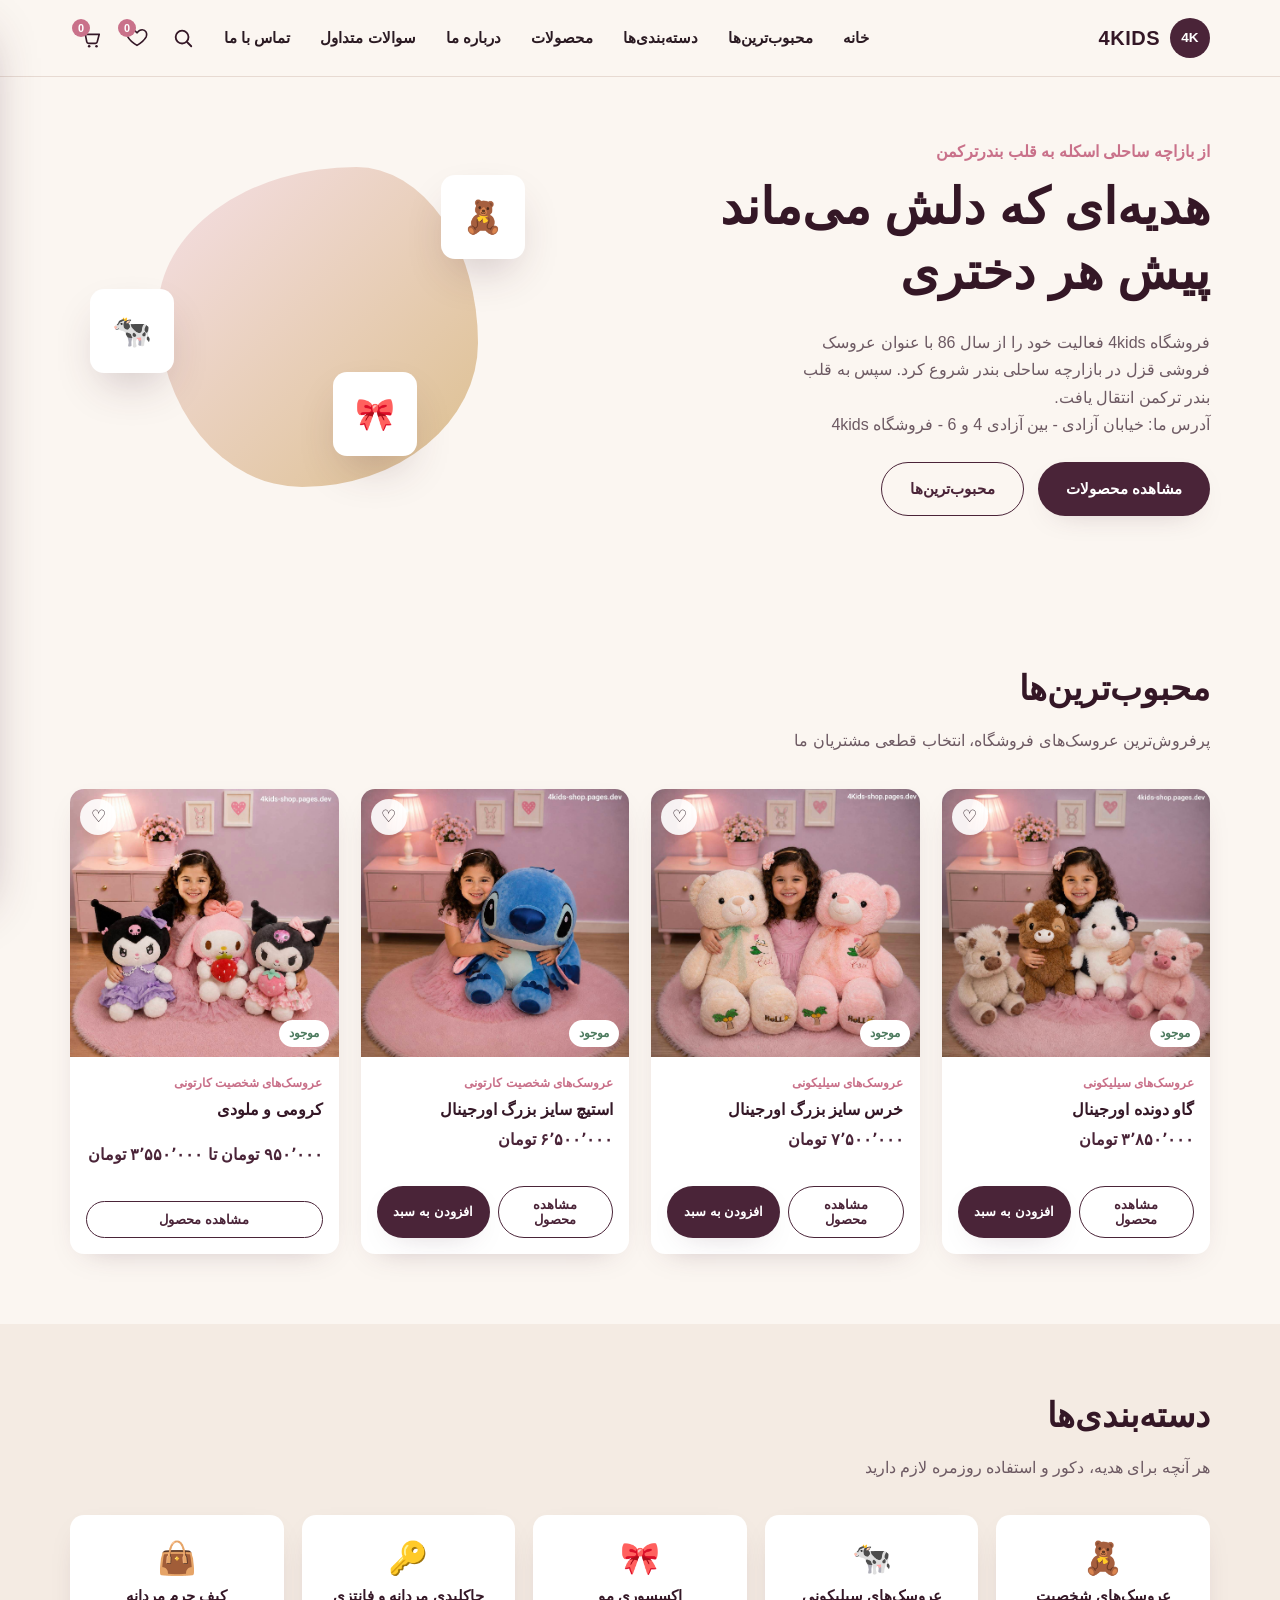
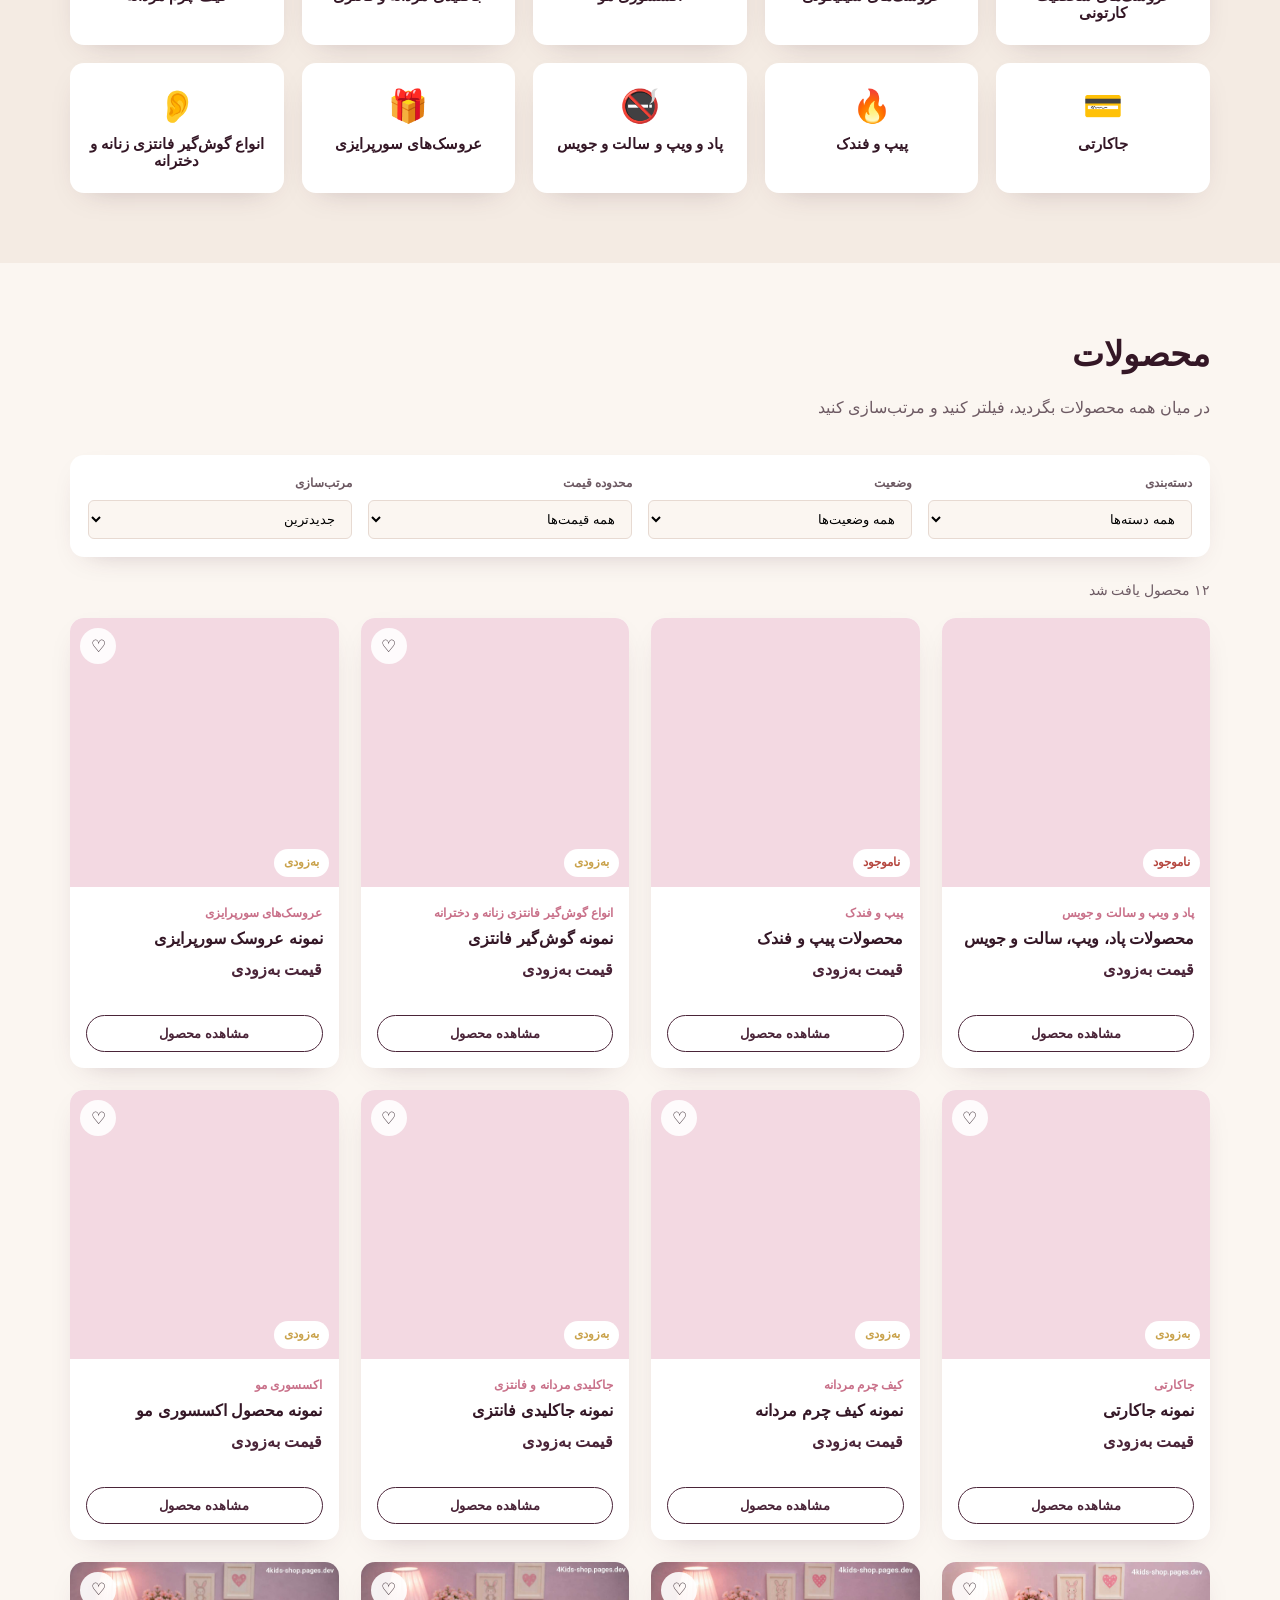
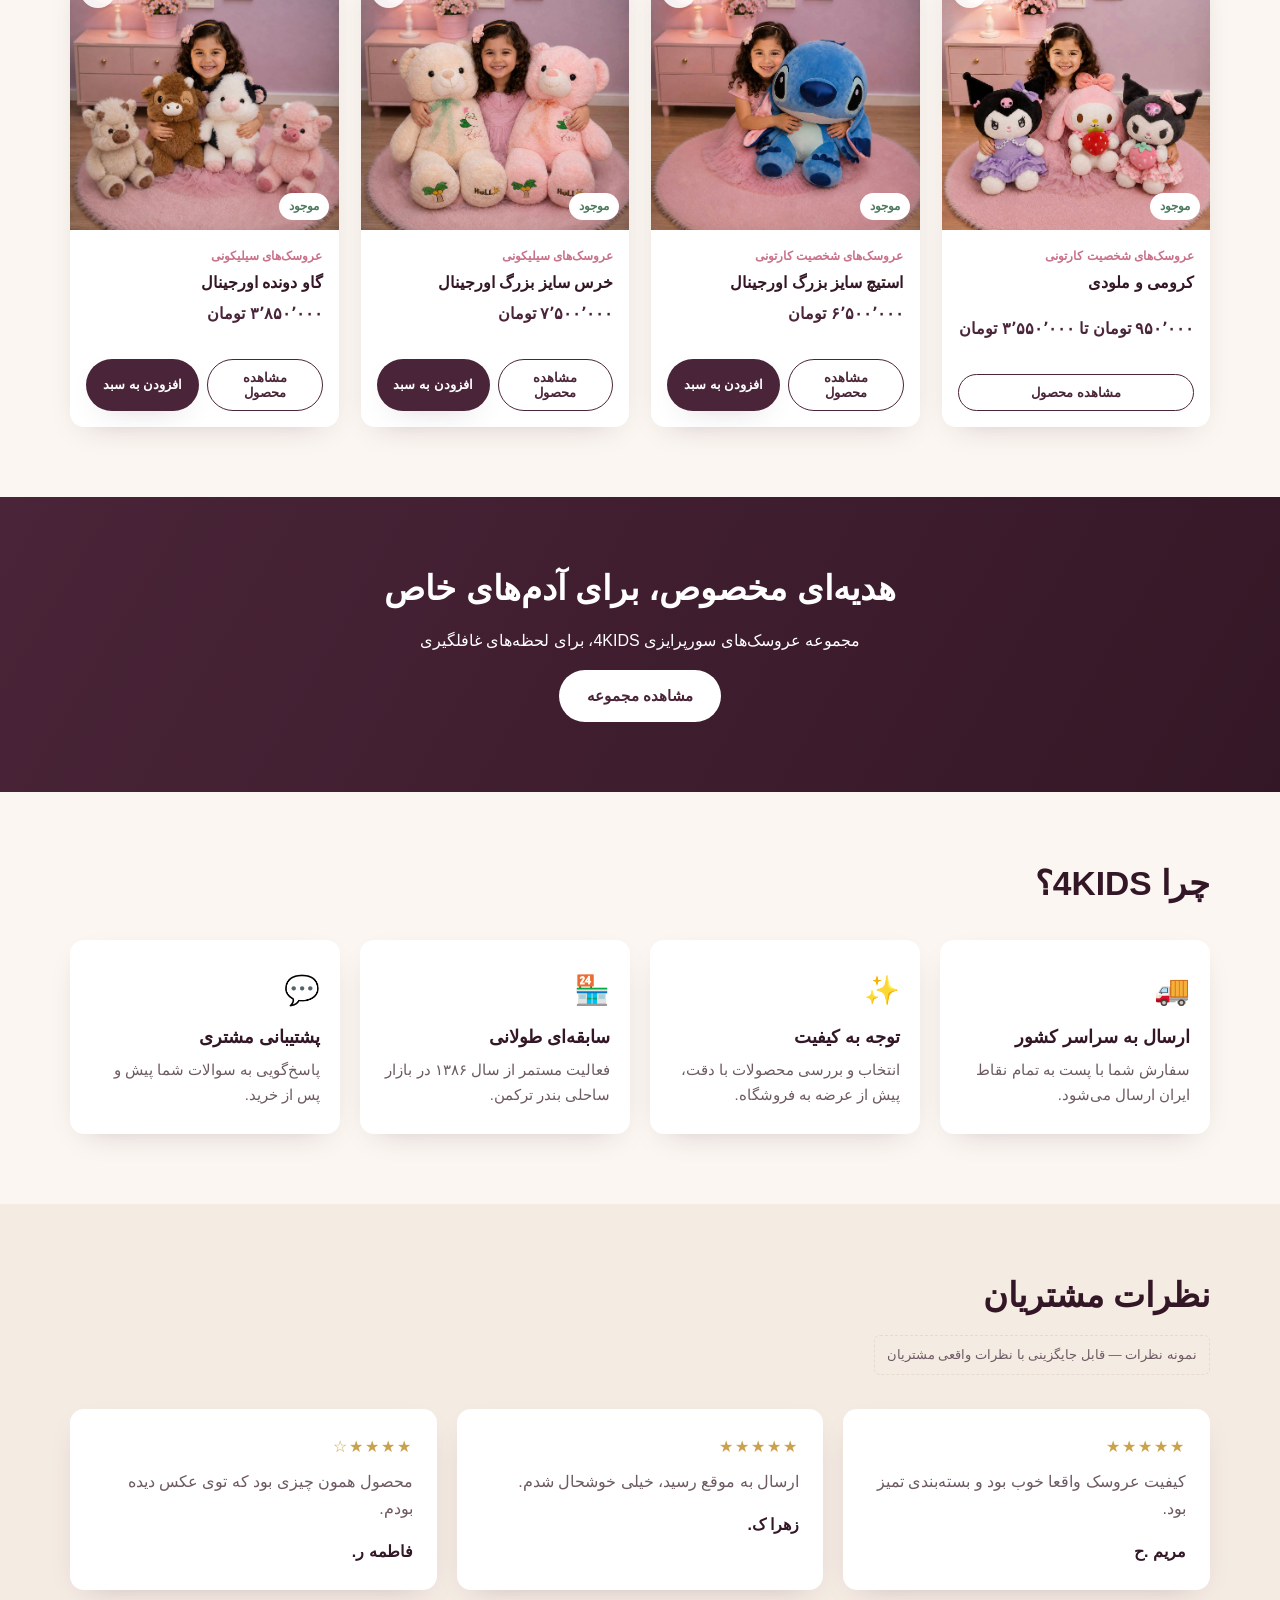
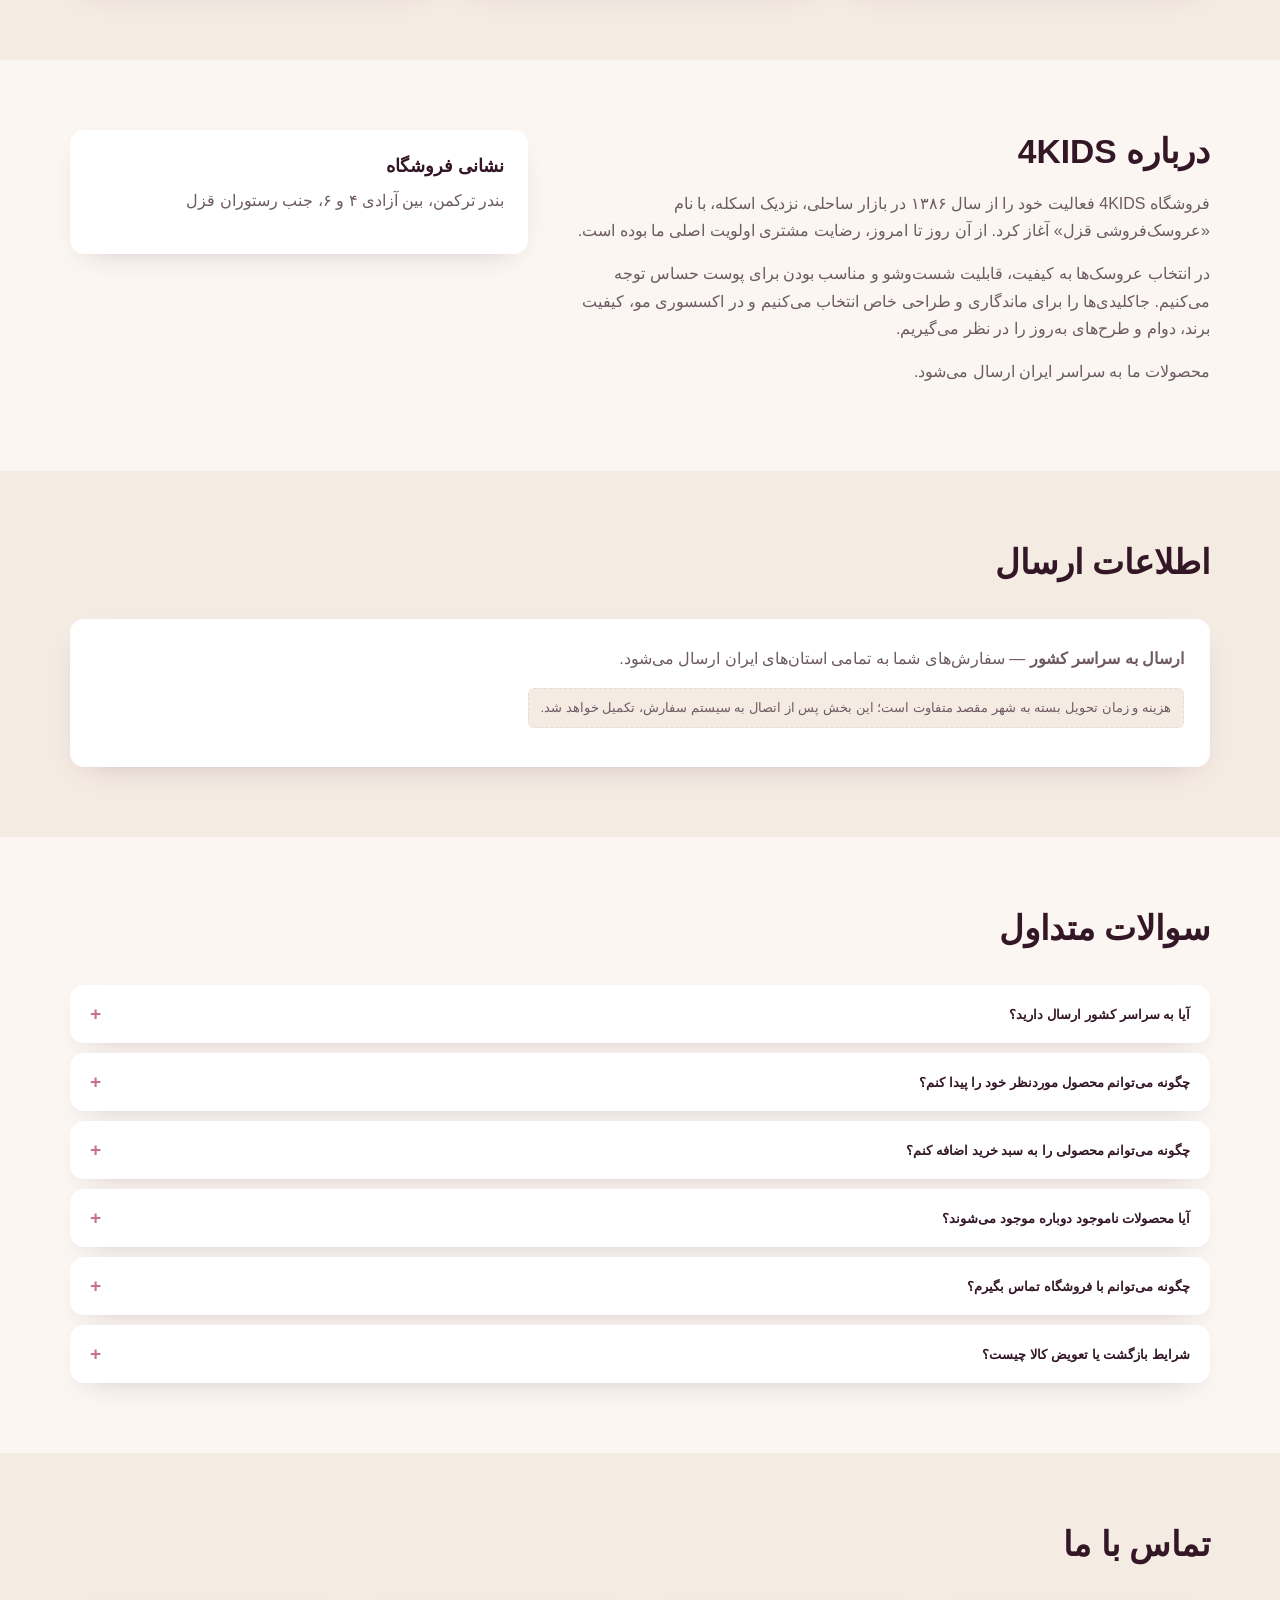
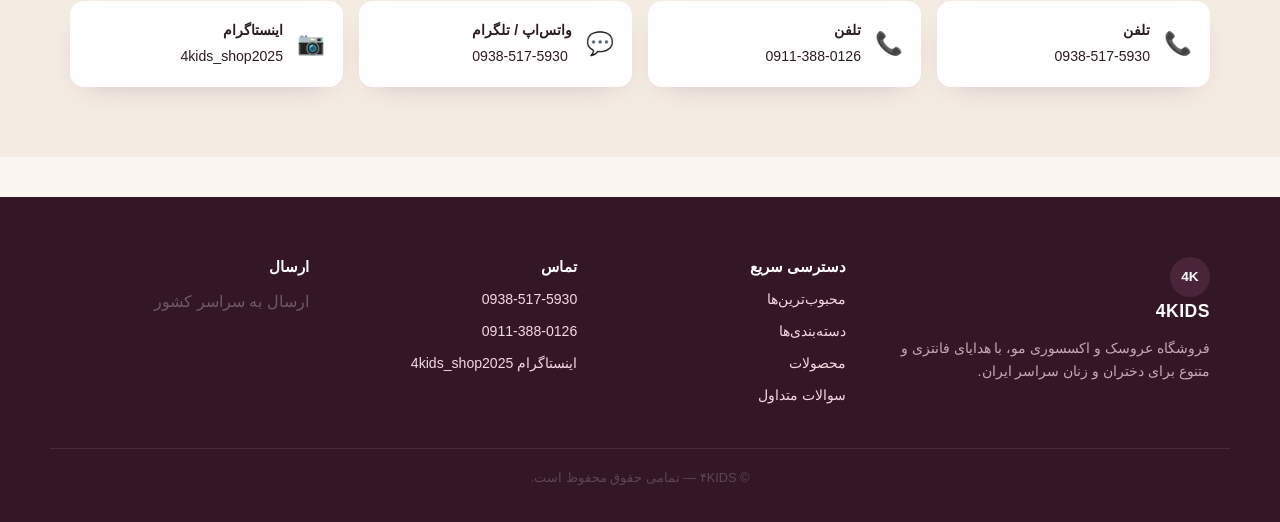
==== commit 82c1363b: "feat: rewrite and rearrange Intro section" ====
--- a/index.html
+++ b/index.html
@@ -91,9 +91,9 @@
     <section class="hero" id="home">
       <div class="container hero-inner">
         <div class="hero-text">
-          <p class="hero-eyebrow">از بازار ساحلی بندر ترکمن</p>
+          <p class="hero-eyebrow">از بازاچه ساحلی اسکله به قلب بندرترکمن</p>
           <h1>هدیه‌ای که دلش می‌ماند<br>پیش هر دختری</h1>
-          <p class="hero-desc">4KIDS از سال ۱۳۸۶ زیر نام «عروسک‌فروشی قزل» کنار اسکله شروع کرد؛ حالا با عروسک‌های اورجینال، اکسسوری مو و هدایای فانتزی، کنار دختران و زنان سراسر ایران است.</p>
+          <p class="hero-desc">فروشگاه 4kids فعالیت خود را از سال 86 با عنوان عروسک فروشی قزل در بازارچه ساحلی بندر شروع کرد. سپس به قلب بندر ترکمن انتقال یافت. <br> آدرس ما: خیابان آزادی - بین آزادی 4 و 6 - فروشگاه 4kids</p>
           <div class="hero-actions">
             <a href="#catalog" class="btn btn-primary">مشاهده محصولات</a>
             <a href="#bestsellers" class="btn btn-ghost">محبوب‌ترین‌ها</a>
--- a/assets/style.css
+++ b/assets/style.css
@@ -1,505 +1,500 @@
-/* ===================================================================
-                                Reset
-====================================================================== */
-
-* {
-    margin: 0;
-    padding: 0;
-    box-sizing: border-box;
-}
-
-html {
-    scroll-behavior: smooth;
-}
+/* ==========================================================================
+   4KIDS — Design tokens
+   ========================================================================== */
+:root {
+  --plum: #4a2438;
+  --plum-deep: #341726;
+  --rose: #c9718a;
+  --rose-light: #f3d9e2;
+  --gold: #c9a24b;
+  --cream: #fbf6f1;
+  --cream-alt: #f4ebe3;
+  --ink: #2b1b23;
+  --ink-soft: #6d5a63;
+  --white: #ffffff;
+  --line: #e7dad2;
+  --success: #4c7a5e;
+  --danger: #b5473f;
+
+  --radius-sm: 6px;
+  --radius-md: 14px;
+  --radius-lg: 26px;
+  --shadow-card: 0 10px 30px -18px rgba(74, 36, 56, 0.35);
+  --shadow-pop: 0 20px 50px -20px rgba(74, 36, 56, 0.45);
+
+  --font-body: "Vazirmatn", Tahoma, sans-serif;
+  --container: 1180px;
+}
+
+* { box-sizing: border-box; }
+html { scroll-behavior: smooth; }
 
 body {
-    font-family: Arial, sans-serif;
-    line-height: 1.8;
-    color: #333;
-    background-color: #fff;
-}
-
-a {
-    color: inherit;
-    text-decoration: none;
-}
-
-button {
-    font: inherit;
-}
-
-img {
-    display: block;
-    max-width: 100%;
-}
-
-
-/* ===================================================================
-                                    Base
-====================================================================== */
-
-:root {
-    --primary-color: #e85d75;
-    --secondary-color: #f7c8d2;
-    --dark-color: #333;
-    --light-color: #fff;
-    --background-color: #fff8f9;
-    --border-color: #eee;
-}
-
-
-/* ===================================================================
-                                Container
-====================================================================== */
+  margin: 0;
+  font-family: var(--font-body);
+  background: var(--cream);
+  color: var(--ink);
+  line-height: 1.7;
+  -webkit-font-smoothing: antialiased;
+}
+
+img { max-width: 100%; display: block; }
+a { color: inherit; text-decoration: none; }
+ul { list-style: none; margin: 0; padding: 0; }
+button { font-family: inherit; cursor: pointer; background: none; border: none; color: inherit; }
+input, select { font-family: inherit; }
+
+h1, h2, h3, h4 {
+  margin: 0 0 0.5em;
+  color: var(--plum-deep);
+  font-weight: 800;
+  line-height: 1.3;
+}
+h1 { font-size: clamp(2rem, 4.2vw, 3.1rem); font-weight: 900; }
+h2 { font-size: clamp(1.5rem, 3vw, 2.1rem); }
+h3 { font-size: 1.15rem; }
+p { margin: 0 0 1em; color: var(--ink-soft); }
 
 .container {
-    width: min(70rem, 90%);
-    margin-inline: auto;
-}
-
-/* ===================================================================
-                                Header
-====================================================================== */
-
-.cart-button {
-    display: none;
-}
-
+  max-width: var(--container);
+  margin: 0 auto;
+  padding: 0 20px;
+}
+
+.sr-only {
+  position: absolute; width: 1px; height: 1px; padding: 0; margin: -1px;
+  overflow: hidden; clip: rect(0,0,0,0); white-space: nowrap; border: 0;
+}
+
+.skip-link {
+  position: absolute; right: 10px; top: -60px;
+  background: var(--plum); color: var(--white);
+  padding: 10px 16px; border-radius: var(--radius-sm);
+  transition: top .2s ease; z-index: 200;
+}
+.skip-link:focus { top: 10px; }
+
+:focus-visible {
+  outline: 3px solid var(--gold);
+  outline-offset: 2px;
+}
+
+@media (prefers-reduced-motion: reduce) {
+  *, *::before, *::after { animation-duration: .001ms !important; transition-duration: .001ms !important; scroll-behavior: auto !important; }
+}
+
+/* ==========================================================================
+   Buttons
+   ========================================================================== */
+.btn {
+  display: inline-flex; align-items: center; justify-content: center;
+  padding: 13px 28px; border-radius: 999px;
+  font-weight: 700; font-size: .95rem;
+  transition: transform .15s ease, box-shadow .15s ease, background .15s ease;
+}
+.btn-primary { background: var(--plum); color: var(--white); box-shadow: var(--shadow-card); }
+.btn-primary:hover { background: var(--plum-deep); transform: translateY(-2px); }
+.btn-ghost { border: 1.5px solid var(--plum); color: var(--plum); }
+.btn-ghost:hover { background: var(--plum); color: var(--white); }
+.btn-light { background: var(--white); color: var(--plum); }
+.btn-light:hover { transform: translateY(-2px); }
+.btn-block { width: 100%; }
+.btn:disabled { opacity: .5; cursor: not-allowed; transform: none; }
+
+.text-btn { color: var(--plum); font-weight: 600; font-size: .9rem; text-decoration: underline; }
+
+.icon-btn {
+  position: relative;
+  display: inline-flex; align-items: center; justify-content: center;
+  width: 42px; height: 42px; border-radius: 50%;
+  color: var(--plum-deep);
+  transition: background .15s ease;
+}
+.icon-btn:hover { background: var(--rose-light); }
+
+.badge {
+  position: absolute; top: 2px; left: 2px;
+  min-width: 18px; height: 18px; padding: 0 4px;
+  border-radius: 999px; background: var(--rose);
+  color: var(--white); font-size: .68rem; font-weight: 700;
+  display: flex; align-items: center; justify-content: center;
+}
+
+.demo-note {
+  font-size: .82rem; color: var(--ink-soft);
+  background: var(--cream-alt); border: 1px dashed var(--line);
+  padding: 8px 12px; border-radius: var(--radius-sm); display: inline-block;
+}
+
+/* ==========================================================================
+   Header
+   ========================================================================== */
 .site-header {
-    background-color: var(--light-color);
-    border-bottom: 1px solid var(--border-color);
-    position: sticky;
-    top: 0;
-    z-index: 1000;
-}
-
-.site-header .container {
-    min-height: 4.5rem;
-    display: flex;
-    align-items: center;
-    justify-content: space-between;
-    gap: 2rem;
-}
-
-
-/* Logo */
-
-.logo {
-    font-size: 1.75rem;
-    font-weight: 800;
-    color: var(--primary-color);
-    letter-spacing: -1px;
-}
-
-
-/* Navigation */
-
-.main-nav {
-    display: flex;
-    align-items: center;
-    gap: 1.75rem;
-}
-
+  position: sticky; top: 0; z-index: 100;
+  background: rgba(251, 246, 241, 0.92);
+  backdrop-filter: blur(10px);
+  border-bottom: 1px solid var(--line);
+}
+.header-inner {
+  display: flex; align-items: center; gap: 18px;
+  height: 76px;
+}
+.brand { display: flex; align-items: center; gap: 10px; margin-left: auto; }
+.brand-mark {
+  width: 40px; height: 40px; border-radius: 50%;
+  background: var(--plum); color: var(--white);
+  display: flex; align-items: center; justify-content: center;
+  font-weight: 800; font-size: .85rem;
+}
+.brand-name { font-weight: 800; font-size: 1.25rem; color: var(--plum-deep); letter-spacing: .5px; }
+
+.main-nav ul { display: flex; gap: 26px; }
 .main-nav a {
-    font-size: 0.9375rem;
-    font-weight: 500;
-    color: var(--dark-color);
-    transition: color 0.2s ease;
-}
-
-.main-nav a:hover {
-    color: var(--primary-color);
-}
-
-
-/* Header actions */
-
-.header-actions {
-    display: flex;
-    align-items: center;
-    gap: 0.625rem;
-}
-
-.header-actions button {
-    border: 1px solid var(--border-color);
-    background-color: var(--light-color);
-    color: var(--dark-color);
-    padding: 0.5rem 0.875rem;
-    border-radius: 0.5rem;
-    cursor: pointer;
-    transition:
-        background-color 0.2s ease,
-        color 0.2s ease,
-        border-color 0.2s ease;
-}
-
-.header-actions button:hover {
-    background-color: var(--primary-color);
-    border-color: var(--primary-color);
-    color: var(--light-color);
-}
-
-/* ===================================================================
-                                Hero
-====================================================================== */
-
-.hero {
-    min-height: 37.5rem;
-    display: flex;
-    align-items: center;
-    background-color: var(--background-color);
-}
-
-.hero-content {
-    max-width: 42.5rem;
-}
-
-.hero-label {
-    display: inline-block;
-    margin-bottom: 1rem;
-    color: var(--primary-color);
-    font-size: 0.95rem;
-    font-weight: 700;
-}
-
-.hero h1 {
-    margin-bottom: 1.25rem;
-    color: var(--dark-color);
-    font-size: clamp(2.5rem, 6vw, 4.5rem);
-    line-height: 1.2;
-    letter-spacing: -2px;
-}
-
-.hero h1 span {
-    color: var(--primary-color);
-}
-
-.hero p {
-    max-width: 35rem;
-    margin-bottom: 1.875rem;
-    color: #666;
-    font-size: 1.1rem;
-}
-
-.btn {
-    display: inline-block;
-    padding: 0.75rem 1.625rem;
-    border-radius: 0.625rem;
-    background-color: var(--primary-color);
-    color: var(--light-color);
-    font-weight: 700;
-    transition:
-        transform 0.2s ease,
-        background-color 0.2s ease;
-}
-
-.btn:hover {
-    background-color: #d94d67;
-    transform: translateY(-2px);
-}
-
-/* ===================================================================
-                            Categories
-====================================================================== */
-
-.categories {
-    padding: 6.25rem 0;
-    background-color: var(--light-color);
-}
-
-.section-heading {
-    margin-bottom: 2.8125rem;
-    text-align: center;
-}
-
-.section-heading > span {
-    display: block;
-    margin-bottom: 0.5rem;
-    color: var(--primary-color);
-    font-size: 0.9rem;
-    font-weight: 700;
-}
-
-.section-heading h2 {
-    color: var(--dark-color);
-    font-size: clamp(1.8rem, 4vw, 2.5rem);
-    line-height: 1.3;
-}
-
-.category-list {
-    display: grid;
-    grid-template-columns: repeat(3, 1fr);
-    gap: 1.5rem;
-}
-
+  font-weight: 600; font-size: .95rem; color: var(--ink);
+  padding: 6px 2px; border-bottom: 2px solid transparent;
+  transition: border-color .15s ease, color .15s ease;
+}
+.main-nav a:hover { color: var(--plum); border-color: var(--rose); }
+
+.header-actions { display: flex; align-items: center; gap: 4px; }
+.menu-toggle { display: none; }
+
+.burger, .burger::before, .burger::after {
+  content: ""; display: block; width: 20px; height: 2px;
+  background: var(--plum-deep); border-radius: 2px; position: relative;
+  transition: transform .2s ease;
+}
+.burger::before { position: absolute; top: -6px; }
+.burger::after { position: absolute; top: 6px; }
+
+.mobile-nav { border-top: 1px solid var(--line); background: var(--white); }
+.mobile-nav ul { display: flex; flex-direction: column; padding: 10px 20px; }
+.mobile-nav a { display: block; padding: 12px 4px; font-weight: 600; border-bottom: 1px solid var(--line); }
+.mobile-nav li:last-child a { border-bottom: none; }
+
+.search-panel { border-top: 1px solid var(--line); background: var(--white); padding: 16px 0 22px; }
+.search-panel-inner { display: flex; gap: 12px; align-items: center; }
+#searchInput {
+  flex: 1; padding: 12px 16px; border: 1.5px solid var(--line);
+  border-radius: 999px; background: var(--cream); font-size: .95rem;
+}
+#searchInput:focus { border-color: var(--rose); }
+.search-status { font-size: .85rem; color: var(--ink-soft); margin: 12px 0 6px; }
+.search-results { display: grid; gap: 10px; }
+.search-result-item {
+  display: flex; align-items: center; gap: 12px;
+  padding: 10px; border: 1px solid var(--line); border-radius: var(--radius-sm);
+  background: var(--cream);
+}
+.search-result-item img { width: 52px; height: 52px; border-radius: var(--radius-sm); object-fit: cover; background: var(--rose-light); }
+.search-result-item .sr-meta { flex: 1; }
+.search-result-item .sr-price { font-weight: 700; color: var(--plum); font-size: .9rem; }
+
+/* ==========================================================================
+   Hero
+   ========================================================================== */
+.hero { padding: 60px 0 80px; overflow: hidden; }
+.hero-inner { display: grid; grid-template-columns: 1.1fr 0.9fr; gap: 40px; align-items: center; }
+.hero-eyebrow { color: var(--rose); font-weight: 700; margin-bottom: 10px; }
+.hero-desc { max-width: 46ch; }
+.hero-actions { display: flex; gap: 14px; flex-wrap: wrap; margin-top: 24px; }
+
+.hero-visual { position: relative; height: 380px; }
+.hero-blob {
+  position: absolute; inset: 0; margin: auto; width: 320px; height: 320px;
+  background: linear-gradient(135deg, var(--rose-light), var(--gold) 140%);
+  border-radius: 62% 38% 55% 45% / 45% 55% 45% 55%;
+  opacity: .8;
+}
+.hero-card {
+  position: absolute; width: 84px; height: 84px; border-radius: var(--radius-md);
+  background: var(--white); box-shadow: var(--shadow-pop);
+  display: flex; align-items: center; justify-content: center; font-size: 2rem;
+}
+.hero-card-1 { top: 10%; right: 8%; }
+.hero-card-2 { bottom: 16%; right: 30%; }
+.hero-card-3 { top: 40%; left: 4%; }
+
+/* ==========================================================================
+   Sections
+   ========================================================================== */
+.section { padding: 70px 0; }
+.section-alt { background: var(--cream-alt); }
+.section-head { max-width: 60ch; margin-bottom: 34px; }
+.section-head p { margin: 0; }
+
+/* ==========================================================================
+   Product grid & cards
+   ========================================================================== */
+.product-grid {
+  display: grid; grid-template-columns: repeat(auto-fill, minmax(230px, 1fr));
+  gap: 22px;
+}
+.product-card {
+  background: var(--white); border-radius: var(--radius-md);
+  overflow: hidden; box-shadow: var(--shadow-card);
+  display: flex; flex-direction: column;
+  transition: transform .18s ease, box-shadow .18s ease;
+}
+.product-card:hover { transform: translateY(-4px); box-shadow: var(--shadow-pop); }
+
+.product-media { position: relative; aspect-ratio: 1 / 1; background: var(--rose-light); overflow: hidden; }
+.product-media img { width: 100%; height: 100%; object-fit: cover; }
+.product-fav {
+  position: absolute; top: 10px; left: 10px;
+  width: 36px; height: 36px; border-radius: 50%;
+  background: rgba(255,255,255,.9);
+  display: flex; align-items: center; justify-content: center;
+  font-size: 1.05rem;
+}
+.product-fav[aria-pressed="true"] { color: var(--rose); }
+
+.product-status {
+  position: absolute; bottom: 10px; right: 10px;
+  font-size: .72rem; font-weight: 700; padding: 4px 10px; border-radius: 999px;
+  background: var(--white); color: var(--success);
+}
+.product-status.status-soon { color: var(--gold); }
+.product-status.status-unavailable { color: var(--danger); }
+
+.product-info { padding: 16px; display: flex; flex-direction: column; gap: 6px; flex: 1; }
+.product-category { font-size: .75rem; color: var(--rose); font-weight: 700; }
+.product-name { font-size: 1rem; font-weight: 700; color: var(--plum-deep); margin: 0; }
+.product-price { font-weight: 800; color: var(--plum); margin-top: auto; }
+.product-price small { color: var(--ink-soft); font-weight: 500; font-size: .78rem; }
+
+.product-actions { display: flex; gap: 8px; padding: 0 16px 16px; }
+.product-actions .btn { flex: 1; padding: 10px 12px; font-size: .82rem; }
+
+/* ==========================================================================
+   Categories
+   ========================================================================== */
+.category-grid {
+  display: grid; grid-template-columns: repeat(auto-fill, minmax(190px, 1fr));
+  gap: 18px;
+}
 .category-card {
-    min-height: 12.5rem;
-    display: flex;
-    flex-direction: column;
-    justify-content: center;
-    padding: 1.875rem;
-    border: 1px solid var(--border-color);
-    border-radius: 1rem;
-    background-color: var(--background-color);
-    transition:
-        transform 0.2s ease,
-        box-shadow 0.2s ease,
-        border-color 0.2s ease;
-}
-
-.category-card:hover {
-    transform: translateY(-5px);
-    border-color: var(--secondary-color);
-    box-shadow: 0 0.75rem 1.875rem rgba(0, 0, 0, 0.08);
-}
-
-.category-card h3 {
-    margin-bottom: 0.625rem;
-    color: var(--dark-color);
-    font-size: 1.25rem;
-}
-
-.category-card p {
-    color: #666;
-    font-size: 0.95rem;
-}
-
-/* ===================================================================
-                                Popular
-====================================================================== */
-
-.popular {
-    padding: 6.25rem 0;
-    background-color: var(--background-color);
-}
-
-.popular-grid {
-    display: grid;
-    grid-template-columns: repeat(4, 1fr);
-    gap: 1.5rem;
-}
-
-.popular-card {
-    overflow: hidden;
-    border: 1px solid var(--border-color);
-    border-radius: 1rem;
-    background-color: var(--light-color);
-    transition:
-        transform 0.2s ease,
-        box-shadow 0.2s ease;
-}
-
-.popular-card:hover {
-    transform: translateY(-5px);
-    box-shadow: 0 0.75rem 1.875rem rgba(0, 0, 0, 0.08);
-}
-
-.popular-image {
-    aspect-ratio: 1 / 1;
-    display: flex;
-    align-items: center;
-    justify-content: center;
-    background-color: #f4f4f4;
-    color: #888;
-    font-size: 0.9rem;
-    overflow: hidden;
-}
-
-.popular-image img {
-    width: 100%;
-    height: 100%;
-    object-fit: contain;
-}
-
-.popular-info {
-    padding: 1.25rem;
-}
-
-.popular-info h3 {
-    margin-bottom: 0.5rem;
-    color: var(--dark-color);
-    font-size: 1.05rem;
-}
-
-.popular-info p {
-    color: var(--primary-color);
-    font-weight: 700;
-}
-
-/* ===================================================================
-                                About
-====================================================================== */
-
-.about {
-    padding: 6.25rem 0;
-    background-color: var(--light-color);
-}
-
-.about-content {
-    max-width: 47.625rem;
-    margin-inline: auto;
-    text-align: center;
-}
-
-.about-content > span {
-    display: block;
-    margin-bottom: 0.625rem;
-    color: var(--primary-color);
-    font-size: 0.9rem;
-    font-weight: 700;
-}
-
-.about-content h2 {
-    margin-bottom: 1.25rem;
-    color: var(--dark-color);
-    font-size: clamp(1.8rem, 4vw, 2.5rem);
-    line-height: 1.3;
-}
-
-.about-content p {
-    color: #666;
-    font-size: 1rem;
-}
-
-/* ===================================================================
-                                Contact
-====================================================================== */
-
-.contact {
-    padding: 6.25rem 0;
-    background-color: var(--light-color);
-}
-
-.contact-content {
-    max-width: 47.5rem;
-    margin-inline: auto;
-    text-align: center;
-}
-
-.contact-content h2 {
-    margin-bottom: 1.25rem;
-    color: var(--dark-color);
-    font-size: clamp(1.8rem, 4vw, 2.5rem);
-    line-height: 1.3;
-}
-
-.contact-content p {
-    color: #666;
-    font-size: 1rem;
-}
-
-.social-media-link {
-    transition: color 0.3s ease;
-}
-
-.social-media-link:hover {
-    color: var(--primary-color);
-    font-size: 1.025rem;
-}
-
-/* ===================================================================
-                                Footer
-====================================================================== */
-
-.site-footer {
-    padding: 1.875rem 0;
-    background-color: var(--dark-color);
-    color: var(--light-color);
-    text-align: center;
-}
-
-.site-footer p {
-    margin: 0;
-    font-size: 0.9rem;
-}
-
-.footer-link:hover {
-    color: rgb(134, 113, 251);
-}
-
-/* ===================================================================
-                            Responsive
-====================================================================== */
-
-@media (max-width: 56.25rem) {
-
-    .site-header .container {
-        flex-wrap: wrap;
-        padding: 1.125rem 0;
-    }
-
-    .main-nav {
-        order: 3;
-        width: 100%;
-        justify-content: center;
-        gap: 1.25rem;
-    }
-
-    .popular-grid {
-        grid-template-columns: repeat(2, 1fr);
-    }
-
-}
-
-
-@media (max-width: 37.5rem) {
-
-    .site-header .container {
-        min-height: auto;
-    }
-
-    .logo {
-        font-size: 1.7rem;
-    }
-
-    .header-actions button {
-        padding: 0.4375rem 0.625rem;
-        font-size: 0.85rem;
-    }
-
-    .main-nav {
-        gap: 0.875rem;
-        overflow-x: auto;
-        justify-content: flex-start;
-        padding-bottom: 0.25rem;
-    }
-
-    .main-nav a {
-        flex-shrink: 0;
-        font-size: 0.85rem;
-    }
-
-
-    .hero {
-        min-height: 32.5rem;
-        padding: 4.375rem 0;
-    }
-
-    .hero h1 {
-        letter-spacing: -1px;
-    }
-
-    .hero p {
-        font-size: 1rem;
-    }
-
-
-    .categories,
-    .popular,
-    .about {
-        padding: 4.375rem 0;
-    }
-
-    .category-list {
-        grid-template-columns: 1fr;
-    }
-
-    .popular-grid {
-        grid-template-columns: 1fr;
-    }
-
-    .section-heading {
-        margin-bottom: 1.875rem;
-    }
-
-}
+  background: var(--white); border-radius: var(--radius-md);
+  padding: 24px 18px; text-align: center; box-shadow: var(--shadow-card);
+  display: flex; flex-direction: column; align-items: center; gap: 10px;
+  transition: transform .18s ease;
+}
+.category-card:hover { transform: translateY(-4px); }
+.category-icon { font-size: 2rem; }
+.category-card span.cat-name { font-weight: 700; color: var(--plum-deep); font-size: .92rem; }
+
+/* ==========================================================================
+   Catalog toolbar
+   ========================================================================== */
+.catalog-toolbar {
+  display: flex; flex-wrap: wrap; gap: 16px;
+  padding: 18px; background: var(--white);
+  border-radius: var(--radius-md); box-shadow: var(--shadow-card);
+  margin-bottom: 22px;
+}
+.filter-group { display: flex; flex-direction: column; gap: 6px; min-width: 160px; flex: 1; }
+.filter-group label { font-size: .78rem; font-weight: 700; color: var(--ink-soft); }
+.filter-group select {
+  padding: 10px 12px; border-radius: var(--radius-sm);
+  border: 1.5px solid var(--line); background: var(--cream);
+}
+.catalog-status { font-size: .85rem; color: var(--ink-soft); margin-bottom: 16px; }
+
+.empty-state { text-align: center; padding: 40px 20px; color: var(--ink-soft); }
+
+/* ==========================================================================
+   Promo
+   ========================================================================== */
+.promo {
+  background: linear-gradient(120deg, var(--plum) 0%, var(--plum-deep) 100%);
+  color: var(--white); padding: 70px 0; text-align: center;
+}
+.promo h2, .promo p { color: var(--white); }
+.promo-inner { max-width: 640px; margin: 0 auto; }
+
+/* ==========================================================================
+   Trust
+   ========================================================================== */
+.trust-grid { display: grid; grid-template-columns: repeat(auto-fit, minmax(220px, 1fr)); gap: 20px; }
+.trust-card {
+  background: var(--white); border-radius: var(--radius-md);
+  padding: 26px 20px; box-shadow: var(--shadow-card);
+}
+.trust-icon { font-size: 1.8rem; display: block; margin-bottom: 10px; }
+.trust-card p { margin: 0; font-size: .92rem; }
+
+/* ==========================================================================
+   Reviews
+   ========================================================================== */
+.review-grid { display: grid; grid-template-columns: repeat(auto-fit, minmax(260px, 1fr)); gap: 20px; }
+.review-card {
+  background: var(--white); border-radius: var(--radius-md);
+  padding: 24px; box-shadow: var(--shadow-card);
+}
+.review-stars { color: var(--gold); margin-bottom: 8px; letter-spacing: 2px; }
+.review-name { font-weight: 700; color: var(--plum-deep); margin-top: 10px; display: block; }
+
+/* ==========================================================================
+   About
+   ========================================================================== */
+.about-inner { display: grid; grid-template-columns: 1.4fr 1fr; gap: 40px; align-items: start; }
+.about-address {
+  background: var(--white); border-radius: var(--radius-md);
+  padding: 24px; box-shadow: var(--shadow-card); height: fit-content;
+}
+
+/* ==========================================================================
+   Shipping
+   ========================================================================== */
+.shipping-card {
+  background: var(--white); border-radius: var(--radius-md);
+  padding: 26px; box-shadow: var(--shadow-card);
+}
+
+/* ==========================================================================
+   FAQ accordion
+   ========================================================================== */
+.accordion { display: flex; flex-direction: column; gap: 10px; }
+.accordion-item {
+  background: var(--white); border-radius: var(--radius-md);
+  box-shadow: var(--shadow-card); overflow: hidden;
+}
+.accordion-trigger {
+  width: 100%; display: flex; justify-content: space-between; align-items: center;
+  padding: 18px 20px; font-weight: 700; color: var(--plum-deep); text-align: right;
+}
+.accordion-trigger .plus { transition: transform .2s ease; font-size: 1.2rem; color: var(--rose); }
+.accordion-trigger[aria-expanded="true"] .plus { transform: rotate(45deg); }
+.accordion-panel {
+  max-height: 0; overflow: hidden; transition: max-height .25s ease;
+  padding: 0 20px;
+}
+.accordion-panel p { padding-bottom: 18px; margin: 0; }
+
+/* ==========================================================================
+   Contact
+   ========================================================================== */
+.contact-grid { display: grid; grid-template-columns: repeat(auto-fit, minmax(220px, 1fr)); gap: 16px; }
+.contact-card {
+  display: flex; align-items: center; gap: 14px;
+  background: var(--white); border-radius: var(--radius-md);
+  padding: 18px; box-shadow: var(--shadow-card);
+  transition: transform .15s ease;
+}
+.contact-card:hover { transform: translateY(-3px); }
+.contact-card span:first-child { font-size: 1.4rem; }
+.contact-card div { display: flex; flex-direction: column; gap: 2px; font-size: .88rem; }
+
+/* ==========================================================================
+   Cart drawer
+   ========================================================================== */
+.overlay {
+  position: fixed; inset: 0; background: rgba(43, 27, 35, .45);
+  z-index: 150; opacity: 0; transition: opacity .2s ease;
+}
+.overlay[hidden] { display: none; }
+
+.cart-drawer {
+  position: fixed; top: 0; bottom: 0; left: 0;
+  width: min(400px, 92vw); background: var(--cream);
+  z-index: 160; display: flex; flex-direction: column;
+  transform: translateX(-100%); transition: transform .25s ease;
+  box-shadow: var(--shadow-pop);
+}
+.cart-drawer.open { transform: translateX(0); }
+.cart-header {
+  display: flex; justify-content: space-between; align-items: center;
+  padding: 18px 20px; border-bottom: 1px solid var(--line);
+}
+.cart-body { flex: 1; overflow-y: auto; padding: 16px 20px; display: flex; flex-direction: column; gap: 14px; }
+.cart-item { display: flex; gap: 12px; background: var(--white); padding: 12px; border-radius: var(--radius-sm); box-shadow: var(--shadow-card); }
+.cart-item img { width: 64px; height: 64px; border-radius: var(--radius-sm); object-fit: cover; background: var(--rose-light); }
+.cart-item-info { flex: 1; display: flex; flex-direction: column; gap: 4px; }
+.cart-item-name { font-weight: 700; font-size: .9rem; color: var(--plum-deep); }
+.cart-item-price { font-size: .82rem; color: var(--ink-soft); }
+.qty-control { display: flex; align-items: center; gap: 8px; margin-top: 4px; }
+.qty-control button {
+  width: 26px; height: 26px; border-radius: 50%; border: 1px solid var(--line);
+  display: flex; align-items: center; justify-content: center; font-weight: 700;
+}
+.cart-item-remove { align-self: flex-start; color: var(--danger); font-size: .78rem; text-decoration: underline; }
+.cart-empty { text-align: center; padding: 40px 10px; color: var(--ink-soft); }
+
+.cart-footer { padding: 18px 20px; border-top: 1px solid var(--line); display: flex; flex-direction: column; gap: 12px; }
+.cart-subtotal { display: flex; justify-content: space-between; font-size: 1rem; }
+.cart-subtotal strong { color: var(--plum); }
+
+/* ==========================================================================
+   Product modal
+   ========================================================================== */
+.product-modal {
+  position: fixed; top: 50%; right: 50%; transform: translate(50%, -50%);
+  width: min(760px, 94vw); max-height: 88vh; overflow-y: auto;
+  background: var(--white); border-radius: var(--radius-lg);
+  z-index: 170; box-shadow: var(--shadow-pop); padding: 30px;
+}
+.modal-close { position: absolute; top: 14px; left: 14px; background: var(--cream); }
+.modal-content { display: grid; grid-template-columns: 1fr 1fr; gap: 28px; }
+.modal-image { border-radius: var(--radius-md); overflow: hidden; aspect-ratio: 1/1; background: var(--rose-light); }
+.modal-image img { width: 100%; height: 100%; object-fit: cover; }
+.modal-details h2 { margin-bottom: 6px; }
+.modal-price { font-size: 1.4rem; font-weight: 800; color: var(--plum); margin: 12px 0; }
+.size-options { display: flex; gap: 8px; flex-wrap: wrap; margin-bottom: 16px; }
+.size-option {
+  padding: 8px 16px; border: 1.5px solid var(--line); border-radius: 999px;
+  font-size: .85rem; font-weight: 600;
+}
+.size-option[aria-pressed="true"] { border-color: var(--plum); background: var(--plum); color: var(--white); }
+.qty-row { display: flex; align-items: center; gap: 12px; margin-bottom: 16px; }
+.modal-related { grid-column: 1 / -1; border-top: 1px solid var(--line); padding-top: 20px; margin-top: 6px; }
+.modal-related h3 { margin-bottom: 12px; }
+.related-list { display: grid; grid-template-columns: repeat(auto-fill, minmax(140px,1fr)); gap: 12px; }
+
+/* ==========================================================================
+   Toast
+   ========================================================================== */
+.toast {
+  position: fixed; bottom: 24px; left: 50%; transform: translateX(-50%);
+  background: var(--plum-deep); color: var(--white);
+  padding: 12px 22px; border-radius: 999px; z-index: 200;
+  font-size: .9rem; box-shadow: var(--shadow-pop);
+}
+
+/* ==========================================================================
+   Footer
+   ========================================================================== */
+.site-footer { background: var(--plum-deep); color: var(--rose-light); padding: 60px 0 20px; margin-top: 40px; }
+.footer-inner { display: grid; grid-template-columns: 1.4fr 1fr 1fr 1fr; gap: 30px; }
+.footer-brand p { color: var(--rose-light); opacity: .75; font-size: .88rem; margin-top: 10px; }
+.footer-brand .brand-name { color: var(--white); font-size: 1.1rem; }
+.site-footer h3 { color: var(--white); font-size: .95rem; margin-bottom: 12px; }
+.site-footer ul { display: flex; flex-direction: column; gap: 8px; font-size: .88rem; }
+.site-footer a:hover { color: var(--gold); }
+.footer-bottom {
+  border-top: 1px solid rgba(255,255,255,.12); margin-top: 40px;
+  padding-top: 18px; font-size: .8rem; opacity: .7; text-align: center;
+}
+
+/* ==========================================================================
+   Responsive
+   ========================================================================== */
+@media (max-width: 960px) {
+  .main-nav { display: none; }
+  .menu-toggle { display: inline-flex; }
+  .brand { margin-left: 0; margin-right: auto; }
+  .header-inner { justify-content: flex-start; }
+  .header-actions { margin-right: auto; }
+  .hero-inner { grid-template-columns: 1fr; }
+  .hero-visual { height: 260px; order: -1; }
+  .about-inner { grid-template-columns: 1fr; }
+  .footer-inner { grid-template-columns: 1fr 1fr; }
+  .modal-content { grid-template-columns: 1fr; }
+}
+
+@media (max-width: 560px) {
+  .footer-inner { grid-template-columns: 1fr; }
+  .catalog-toolbar { flex-direction: column; }
+  .hero { padding: 40px 0 56px; }
+  .section { padding: 50px 0; }
+  .product-modal { padding: 20px; }
+}
